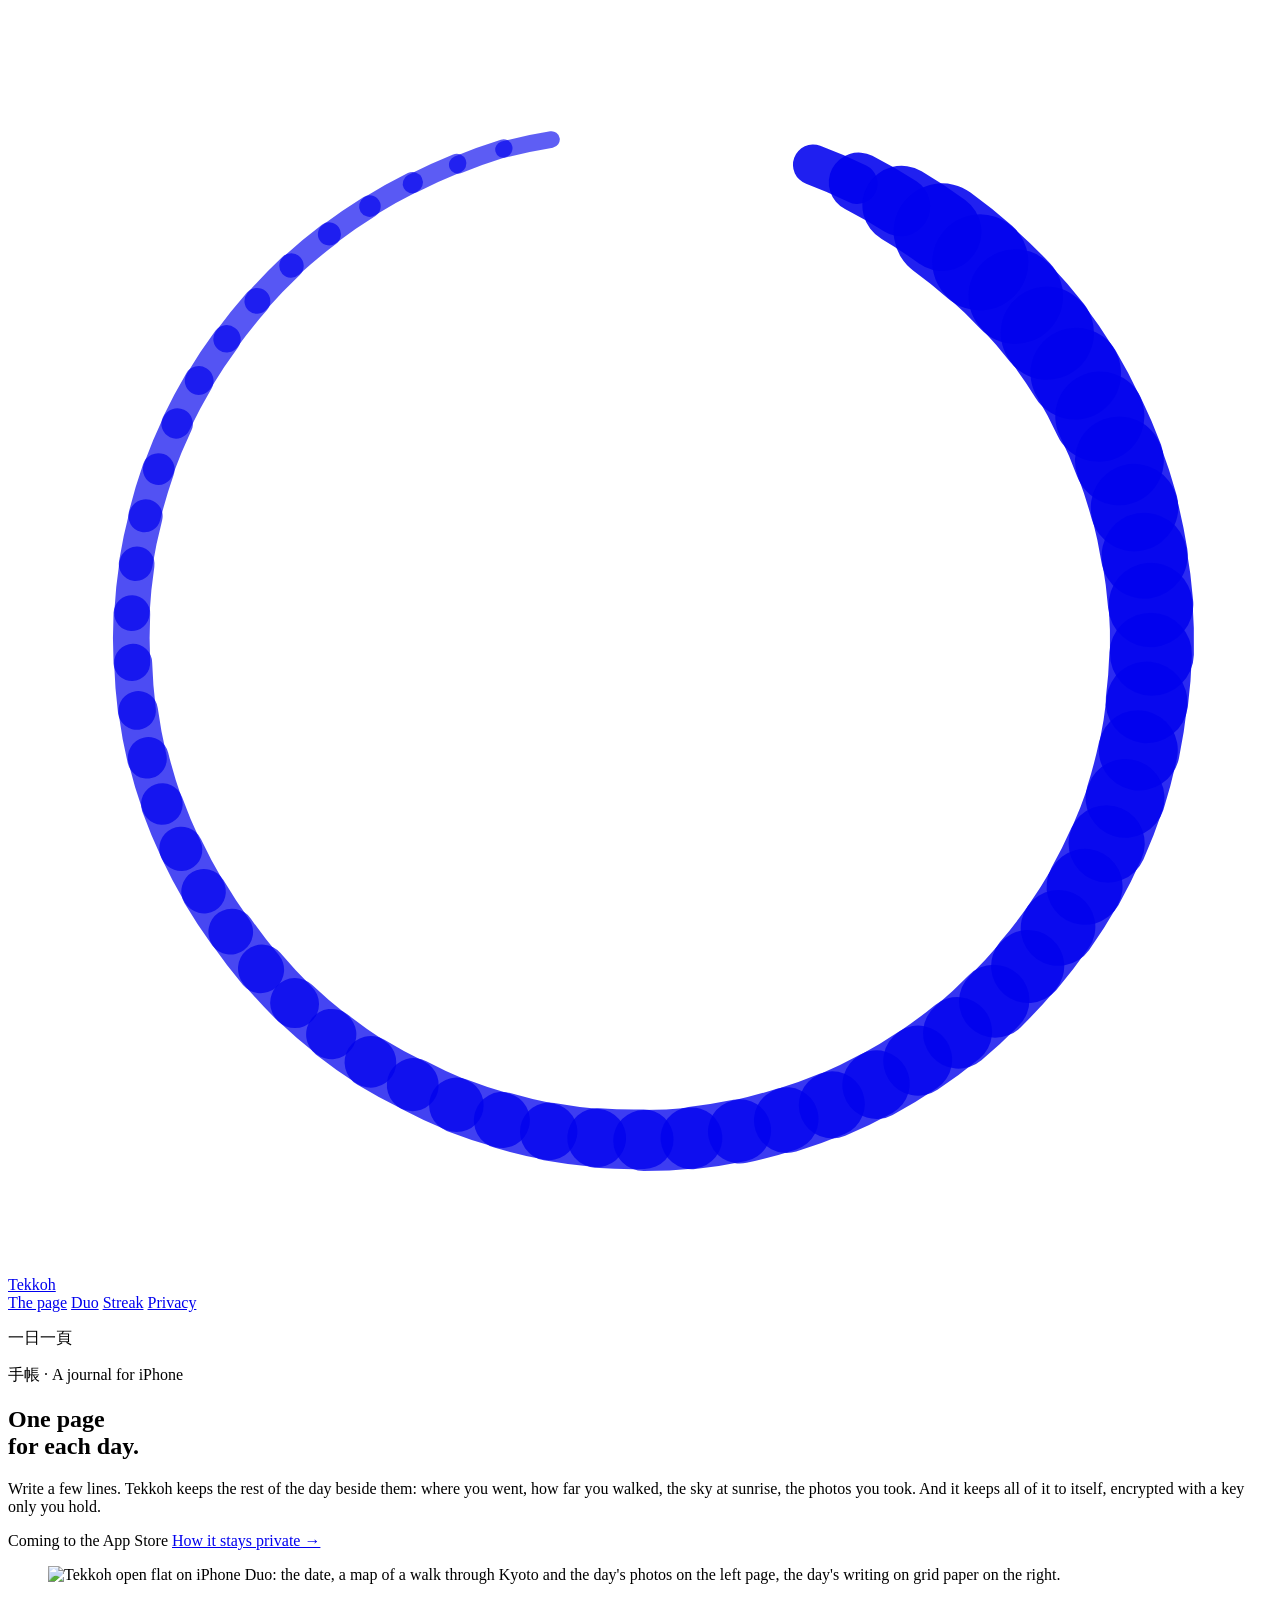
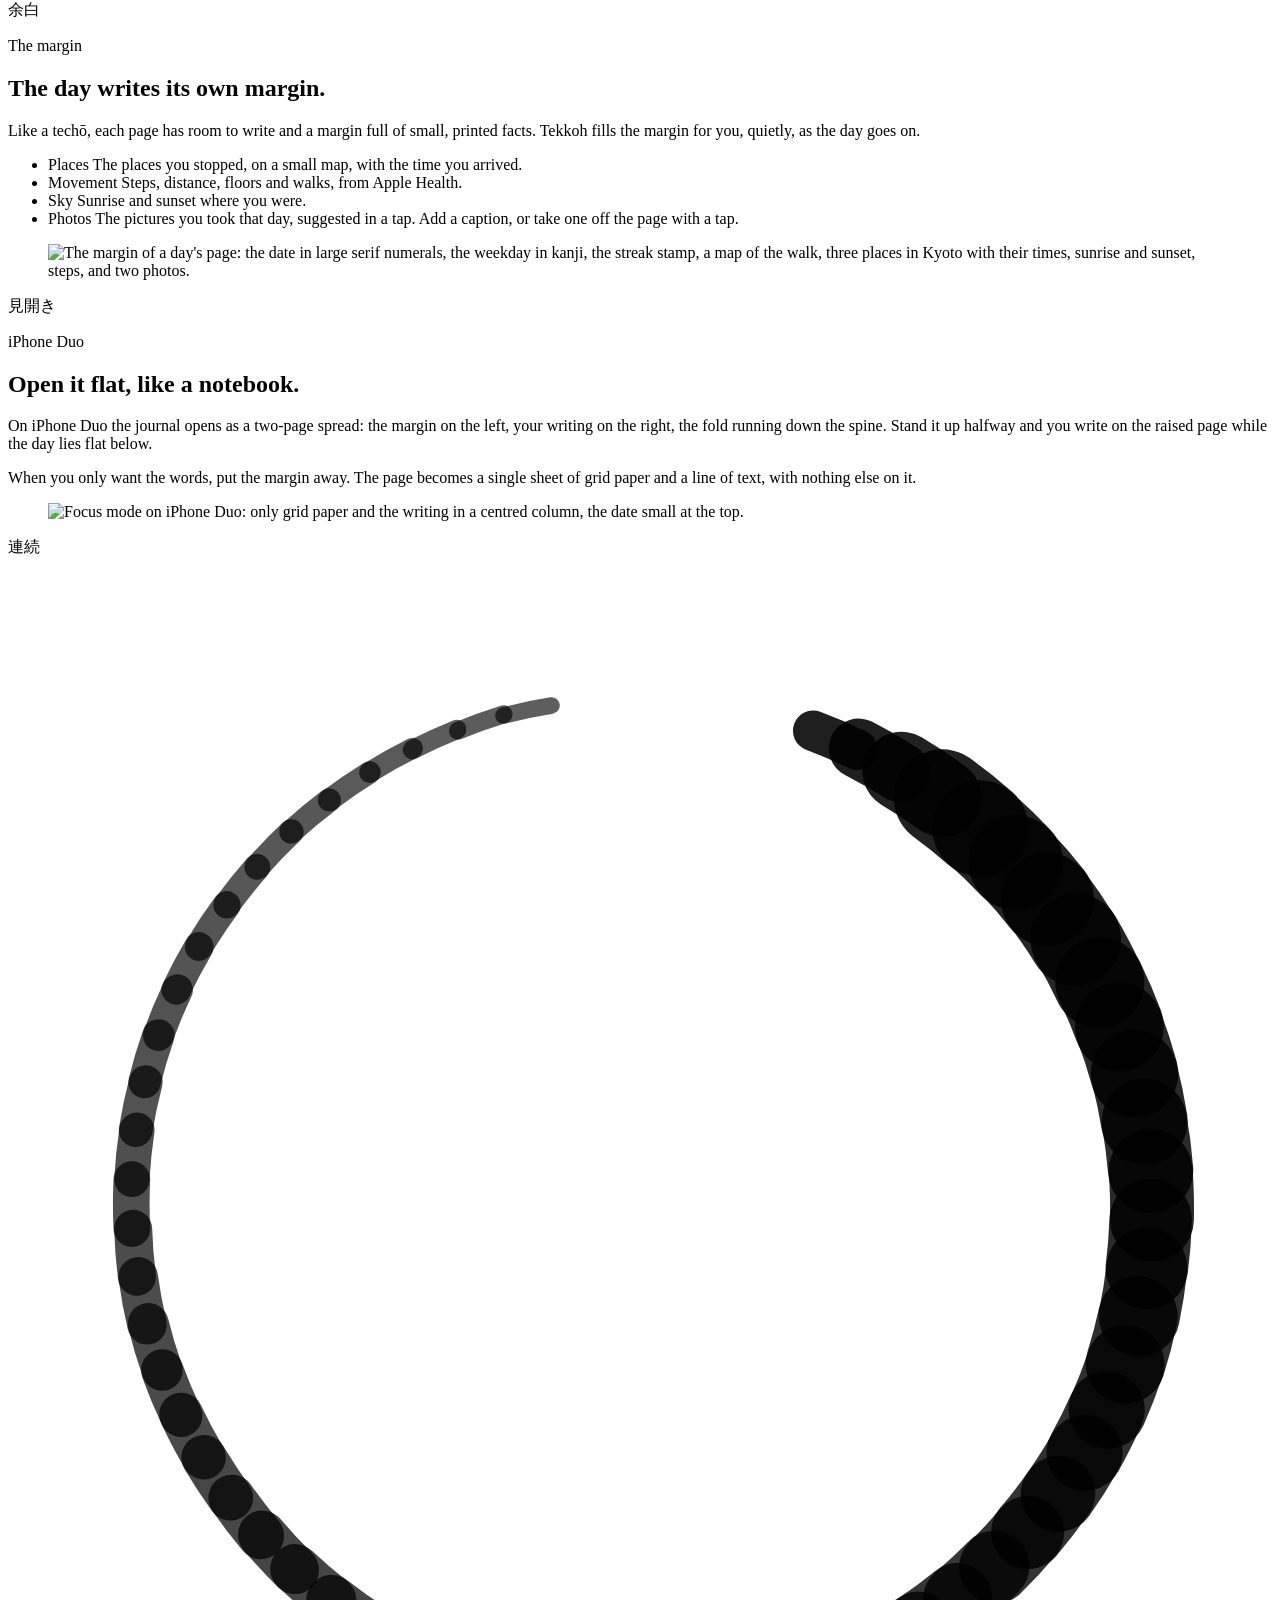
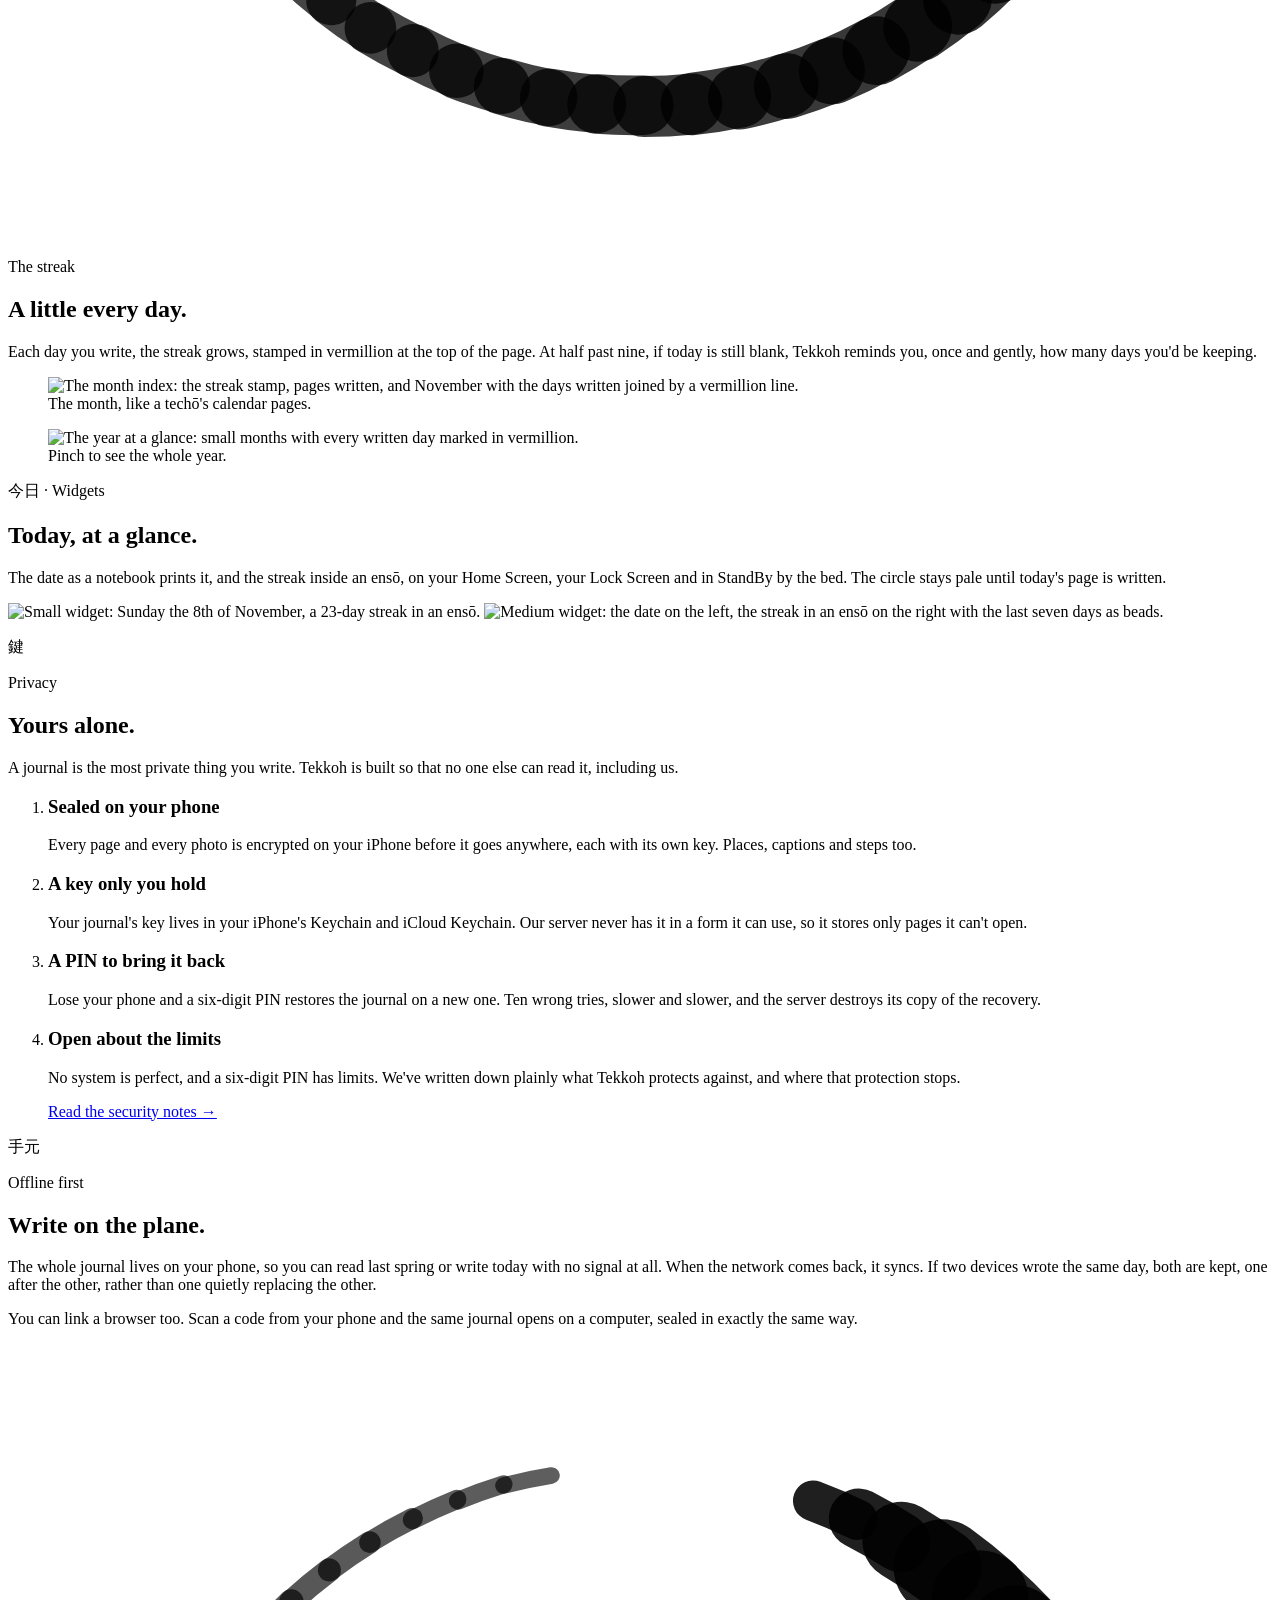
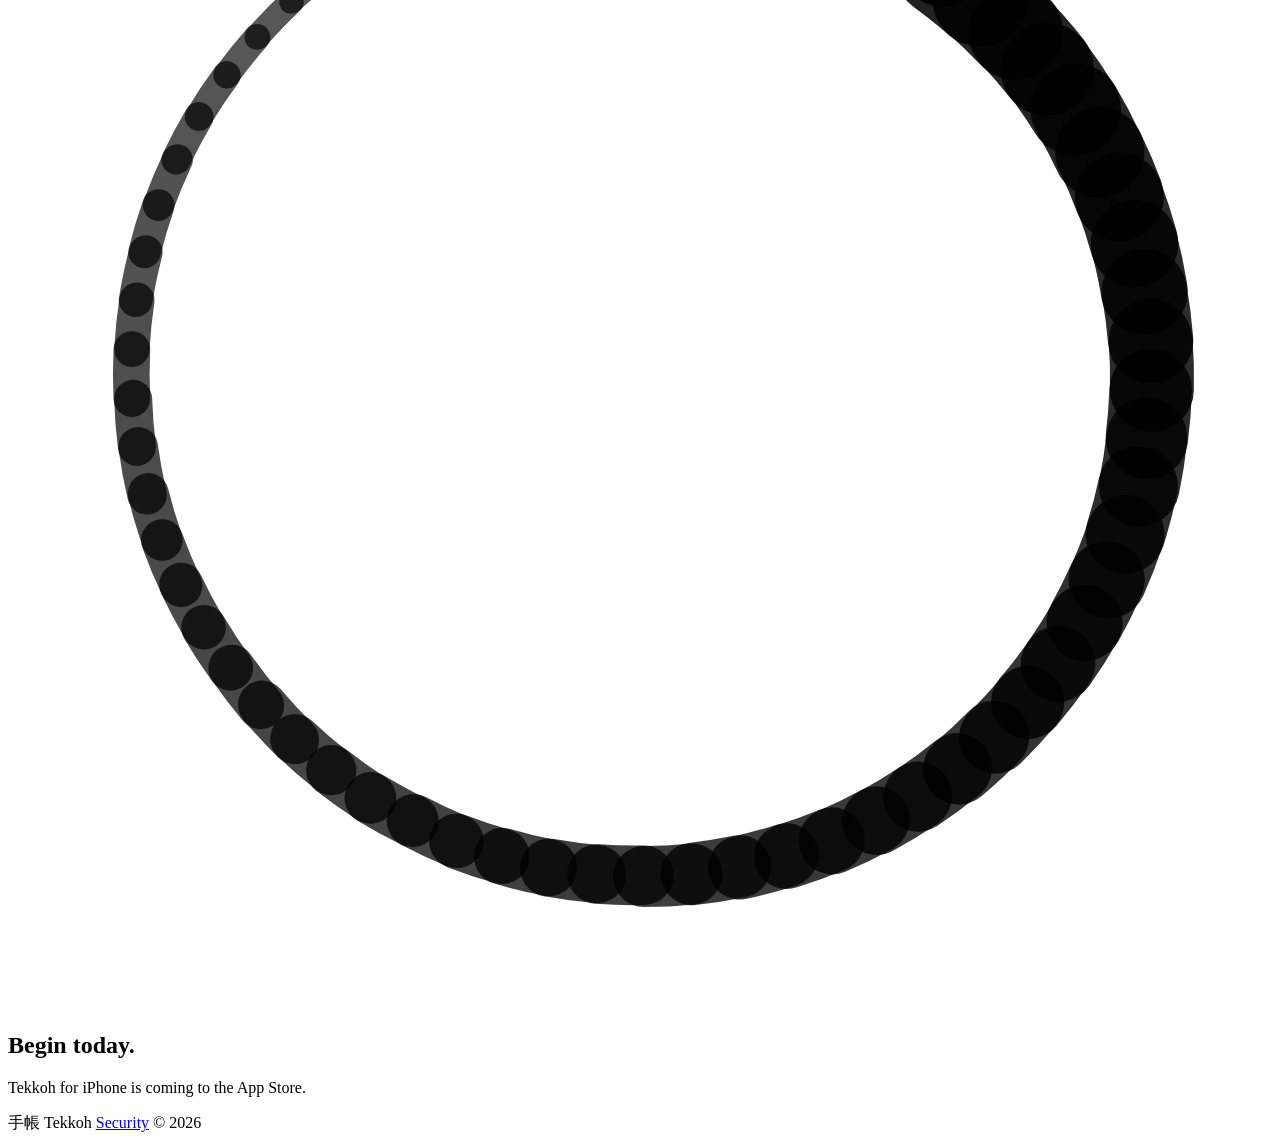
==== site/index.html @ 25874dfd "Tekkoh's site: the landing page, security notes, agent setup and link page Static HTML and CSS publi" ====
<!doctype html>
<html lang="en">
<head>
<meta charset="utf-8">
<meta name="viewport" content="width=device-width, initial-scale=1">
<title>Tekkoh — one page for each day</title>
<meta name="description" content="Tekkoh is a quiet, private journal for iPhone. One page for each day: your words, where you went, how you moved and the photos you took, encrypted with a key only you hold.">
<meta name="google-site-verification" content="1-w_rpj2pNgqWyW66qRSfMuvAYD9-F6tQiHwSoGmiio">
<meta name="theme-color" content="#F6F1E7" media="(prefers-color-scheme: light)">
<meta name="theme-color" content="#1B1A17" media="(prefers-color-scheme: dark)">
<meta property="og:title" content="Tekkoh — one page for each day">
<meta property="og:description" content="A quiet, private journal for iPhone, in the spirit of a Japanese techō.">
<meta property="og:image" content="https://tekkoh.com/img/og.jpg">
<meta property="og:url" content="https://tekkoh.com/">
<meta name="twitter:card" content="summary_large_image">
<link rel="icon" href="/favicon.svg" type="image/svg+xml">
<link rel="apple-touch-icon" href="/img/icon.png">
<link rel="preconnect" href="https://fonts.googleapis.com">
<link rel="preconnect" href="https://fonts.gstatic.com" crossorigin>
<link rel="stylesheet" href="https://fonts.googleapis.com/css2?family=Newsreader:ital,opsz,wght@0,6..72,300;0,6..72,400;1,6..72,400&family=Shippori+Mincho:wght@500&display=swap">
<link rel="stylesheet" href="/style.css">
</head>
<body>

<header class="top">
  <a class="mark" href="/" aria-label="Tekkoh">
    <svg class="enso draw" viewBox="0 0 100 100" fill="none" stroke="currentColor" stroke-linecap="round" aria-hidden="true"><path d="M63.7 12.4A40.0 40.0 0 0 1 67.2 13.9" stroke-width="3.20" stroke-opacity="0.88" pathLength="1"/><path d="M67.3 13.8A40.1 40.1 0 0 1 70.6 15.7" stroke-width="4.73" stroke-opacity="0.88" pathLength="1"/><path d="M70.7 15.6A40.1 40.1 0 0 1 73.9 17.7" stroke-width="6.22" stroke-opacity="0.87" pathLength="1"/><path d="M73.9 17.7A40.2 40.2 0 0 1 76.9 20.1" stroke-width="7.66" stroke-opacity="0.87" pathLength="1"/><path d="M76.9 20.1A40.3 40.3 0 0 1 79.7 22.8" stroke-width="7.55" stroke-opacity="0.86" pathLength="1"/><path d="M79.7 22.8A40.3 40.3 0 0 1 82.2 25.7" stroke-width="7.43" stroke-opacity="0.86" pathLength="1"/><path d="M82.2 25.7A40.4 40.4 0 0 1 84.4 28.9" stroke-width="7.32" stroke-opacity="0.85" pathLength="1"/><path d="M84.5 28.9A40.4 40.4 0 0 1 86.3 32.3" stroke-width="7.21" stroke-opacity="0.85" pathLength="1"/><path d="M86.4 32.3A40.4 40.4 0 0 1 87.9 35.8" stroke-width="7.09" stroke-opacity="0.85" pathLength="1"/><path d="M87.9 35.8A40.5 40.5 0 0 1 89.1 39.5" stroke-width="6.98" stroke-opacity="0.84" pathLength="1"/><path d="M89.1 39.5A40.5 40.5 0 0 1 89.9 43.3" stroke-width="6.87" stroke-opacity="0.84" pathLength="1"/><path d="M89.9 43.3A40.5 40.5 0 0 1 90.4 47.2" stroke-width="6.75" stroke-opacity="0.83" pathLength="1"/><path d="M90.4 47.2A40.5 40.5 0 0 1 90.5 51.1" stroke-width="6.64" stroke-opacity="0.83" pathLength="1"/><path d="M90.4 51.1A40.4 40.4 0 0 1 90.1 54.9" stroke-width="6.53" stroke-opacity="0.83" pathLength="1"/><path d="M90.1 54.9A40.4 40.4 0 0 1 89.5 58.7" stroke-width="6.41" stroke-opacity="0.82" pathLength="1"/><path d="M89.4 58.7A40.4 40.4 0 0 1 88.4 62.5" stroke-width="6.30" stroke-opacity="0.82" pathLength="1"/><path d="M88.4 62.5A40.3 40.3 0 0 1 87.0 66.1" stroke-width="6.19" stroke-opacity="0.81" pathLength="1"/><path d="M86.9 66.1A40.3 40.3 0 0 1 85.2 69.5" stroke-width="6.07" stroke-opacity="0.81" pathLength="1"/><path d="M85.2 69.5A40.2 40.2 0 0 1 83.1 72.8" stroke-width="5.96" stroke-opacity="0.81" pathLength="1"/><path d="M83.1 72.7A40.1 40.1 0 0 1 80.7 75.8" stroke-width="5.85" stroke-opacity="0.80" pathLength="1"/><path d="M80.7 75.8A40.1 40.1 0 0 1 78.1 78.6" stroke-width="5.73" stroke-opacity="0.80" pathLength="1"/><path d="M78.0 78.5A40.0 40.0 0 0 1 75.2 81.1" stroke-width="5.62" stroke-opacity="0.79" pathLength="1"/><path d="M75.1 81.0A39.9 39.9 0 0 1 72.0 83.3" stroke-width="5.51" stroke-opacity="0.79" pathLength="1"/><path d="M72.0 83.2A39.9 39.9 0 0 1 68.7 85.2" stroke-width="5.39" stroke-opacity="0.78" pathLength="1"/><path d="M68.7 85.1A39.8 39.8 0 0 1 65.2 86.8" stroke-width="5.28" stroke-opacity="0.78" pathLength="1"/><path d="M65.2 86.7A39.7 39.7 0 0 1 61.6 88.0" stroke-width="5.17" stroke-opacity="0.78" pathLength="1"/><path d="M61.6 87.9A39.7 39.7 0 0 1 57.9 88.9" stroke-width="5.05" stroke-opacity="0.77" pathLength="1"/><path d="M57.9 88.8A39.6 39.6 0 0 1 54.1 89.4" stroke-width="4.94" stroke-opacity="0.77" pathLength="1"/><path d="M54.1 89.4A39.6 39.6 0 0 1 50.3 89.6" stroke-width="4.83" stroke-opacity="0.76" pathLength="1"/><path d="M50.3 89.5A39.6 39.6 0 0 1 46.6 89.4" stroke-width="4.71" stroke-opacity="0.76" pathLength="1"/><path d="M46.6 89.4A39.5 39.5 0 0 1 42.8 88.9" stroke-width="4.60" stroke-opacity="0.76" pathLength="1"/><path d="M42.8 88.9A39.5 39.5 0 0 1 39.1 88.0" stroke-width="4.49" stroke-opacity="0.75" pathLength="1"/><path d="M39.1 88.0A39.5 39.5 0 0 1 35.5 86.8" stroke-width="4.37" stroke-opacity="0.75" pathLength="1"/><path d="M35.5 86.8A39.5 39.5 0 0 1 32.1 85.2" stroke-width="4.26" stroke-opacity="0.74" pathLength="1"/><path d="M32.0 85.2A39.6 39.6 0 0 1 28.7 83.4" stroke-width="4.15" stroke-opacity="0.74" pathLength="1"/><path d="M28.7 83.4A39.6 39.6 0 0 1 25.6 81.2" stroke-width="4.03" stroke-opacity="0.73" pathLength="1"/><path d="M25.6 81.2A39.6 39.6 0 0 1 22.7 78.7" stroke-width="3.92" stroke-opacity="0.73" pathLength="1"/><path d="M22.7 78.8A39.7 39.7 0 0 1 20.1 76.0" stroke-width="3.81" stroke-opacity="0.73" pathLength="1"/><path d="M20.0 76.1A39.7 39.7 0 0 1 17.7 73.1" stroke-width="3.69" stroke-opacity="0.72" pathLength="1"/><path d="M17.6 73.1A39.8 39.8 0 0 1 15.5 69.9" stroke-width="3.58" stroke-opacity="0.72" pathLength="1"/><path d="M15.5 69.9A39.9 39.9 0 0 1 13.7 66.5" stroke-width="3.47" stroke-opacity="0.71" pathLength="1"/><path d="M13.7 66.6A39.9 39.9 0 0 1 12.2 63.0" stroke-width="3.35" stroke-opacity="0.71" pathLength="1"/><path d="M12.2 63.0A40.0 40.0 0 0 1 11.1 59.3" stroke-width="3.24" stroke-opacity="0.71" pathLength="1"/><path d="M11.0 59.4A40.1 40.1 0 0 1 10.3 55.6" stroke-width="3.13" stroke-opacity="0.70" pathLength="1"/><path d="M10.2 55.6A40.1 40.1 0 0 1 9.9 51.8" stroke-width="3.01" stroke-opacity="0.70" pathLength="1"/><path d="M9.8 51.8A40.2 40.2 0 0 1 9.8 47.9" stroke-width="2.90" stroke-opacity="0.69" pathLength="1"/><path d="M9.8 47.9A40.3 40.3 0 0 1 10.2 44.0" stroke-width="2.79" stroke-opacity="0.69" pathLength="1"/><path d="M10.1 44.0A40.3 40.3 0 0 1 10.9 40.2" stroke-width="2.67" stroke-opacity="0.68" pathLength="1"/><path d="M10.8 40.2A40.4 40.4 0 0 1 11.9 36.5" stroke-width="2.56" stroke-opacity="0.68" pathLength="1"/><path d="M11.9 36.5A40.4 40.4 0 0 1 13.4 32.9" stroke-width="2.45" stroke-opacity="0.68" pathLength="1"/><path d="M13.3 32.9A40.5 40.5 0 0 1 15.1 29.5" stroke-width="2.33" stroke-opacity="0.67" pathLength="1"/><path d="M15.1 29.5A40.5 40.5 0 0 1 17.3 26.2" stroke-width="2.22" stroke-opacity="0.67" pathLength="1"/><path d="M17.3 26.2A40.5 40.5 0 0 1 19.7 23.2" stroke-width="2.11" stroke-opacity="0.66" pathLength="1"/><path d="M19.7 23.2A40.5 40.5 0 0 1 22.4 20.4" stroke-width="1.99" stroke-opacity="0.66" pathLength="1"/><path d="M22.4 20.4A40.5 40.5 0 0 1 25.4 17.9" stroke-width="1.88" stroke-opacity="0.66" pathLength="1"/><path d="M25.4 17.9A40.4 40.4 0 0 1 28.6 15.7" stroke-width="1.77" stroke-opacity="0.65" pathLength="1"/><path d="M28.6 15.7A40.4 40.4 0 0 1 32.0 13.8" stroke-width="1.65" stroke-opacity="0.65" pathLength="1"/><path d="M32.0 13.9A40.4 40.4 0 0 1 35.5 12.3" stroke-width="1.54" stroke-opacity="0.64" pathLength="1"/><path d="M35.6 12.4A40.3 40.3 0 0 1 39.2 11.1" stroke-width="1.43" stroke-opacity="0.64" pathLength="1"/><path d="M39.2 11.2A40.3 40.3 0 0 1 43.0 10.4" stroke-width="1.31" stroke-opacity="0.63" pathLength="1"/></svg>
    <span>Tekkoh</span>
  </a>
  <nav>
    <a href="#page">The page</a>
    <a href="#spread">Duo</a>
    <a href="#streak">Streak</a>
    <a href="#private">Privacy</a>
  </nav>
</header>

<main>

<section class="hero grid-paper">
  <p class="vertical kanji" aria-hidden="true">一日一頁</p>
  <div class="hero-text">
    <p class="label"><span class="kanji">手帳</span> · A journal for iPhone</p>
    <h1>One page<br>for each day.</h1>
    <p class="lede">Write a few lines. Tekkoh keeps the rest of the day beside them: where you went, how far you walked, the sky at sunrise, the photos you took. And it keeps all of it to itself, encrypted with a key only you hold.</p>
    <p class="cta"><span class="soon">Coming to the App Store</span> <a href="#private" class="quiet">How it stays private →</a></p>
  </div>
  <figure class="hero-device">
    <div class="device duo">
      <picture>
        <source srcset="/img/duo-spread-dark.webp" media="(prefers-color-scheme: dark)">
        <img src="/img/duo-spread.webp" width="1800" height="1266" alt="Tekkoh open flat on iPhone Duo: the date, a map of a walk through Kyoto and the day's photos on the left page, the day's writing on grid paper on the right.">
      </picture>
    </div>
  </figure>
</section>

<section id="page" class="feature">
  <div class="copy">
    <p class="vertical kanji small" aria-hidden="true">余白</p>
    <p class="label">The margin</p>
    <h2>The day writes its own margin.</h2>
    <p>Like a techō, each page has room to write and a margin full of small, printed facts. Tekkoh fills the margin for you, quietly, as the day goes on.</p>
    <ul class="notes">
      <li><span>Places</span> The places you stopped, on a small map, with the time you arrived.</li>
      <li><span>Movement</span> Steps, distance, floors and walks, from Apple Health.</li>
      <li><span>Sky</span> Sunrise and sunset where you were.</li>
      <li><span>Photos</span> The pictures you took that day, suggested in a tap. Add a caption, or take one off the page with a tap.</li>
    </ul>
  </div>
  <figure>
    <div class="card">
      <picture>
        <source srcset="/img/margin-dark.webp" media="(prefers-color-scheme: dark)">
        <img src="/img/margin.webp" width="900" height="1248" loading="lazy" alt="The margin of a day's page: the date in large serif numerals, the weekday in kanji, the streak stamp, a map of the walk, three places in Kyoto with their times, sunrise and sunset, steps, and two photos.">
      </picture>
    </div>
  </figure>
</section>

<section id="spread" class="feature reverse">
  <div class="copy">
    <p class="vertical kanji small" aria-hidden="true">見開き</p>
    <p class="label">iPhone Duo</p>
    <h2>Open it flat, like a notebook.</h2>
    <p>On iPhone Duo the journal opens as a two-page spread: the margin on the left, your writing on the right, the fold running down the spine. Stand it up halfway and you write on the raised page while the day lies flat below.</p>
    <p>When you only want the words, put the margin away. The page becomes a single sheet of grid paper and a line of text, with nothing else on it.</p>
  </div>
  <figure>
    <div class="device duo">
      <img src="/img/duo-focus.webp" width="1600" height="1125" loading="lazy" alt="Focus mode on iPhone Duo: only grid paper and the writing in a centred column, the date small at the top.">
    </div>
  </figure>
</section>

<section id="streak" class="streak">
  <div class="streak-head">
    <p class="vertical kanji small" aria-hidden="true">連続</p>
    <svg class="enso big draw on-view" viewBox="0 0 100 100" fill="none" stroke="currentColor" stroke-linecap="round" aria-hidden="true"><path d="M63.7 12.4A40.0 40.0 0 0 1 67.2 13.9" stroke-width="3.20" stroke-opacity="0.88" pathLength="1"/><path d="M67.3 13.8A40.1 40.1 0 0 1 70.6 15.7" stroke-width="4.73" stroke-opacity="0.88" pathLength="1"/><path d="M70.7 15.6A40.1 40.1 0 0 1 73.9 17.7" stroke-width="6.22" stroke-opacity="0.87" pathLength="1"/><path d="M73.9 17.7A40.2 40.2 0 0 1 76.9 20.1" stroke-width="7.66" stroke-opacity="0.87" pathLength="1"/><path d="M76.9 20.1A40.3 40.3 0 0 1 79.7 22.8" stroke-width="7.55" stroke-opacity="0.86" pathLength="1"/><path d="M79.7 22.8A40.3 40.3 0 0 1 82.2 25.7" stroke-width="7.43" stroke-opacity="0.86" pathLength="1"/><path d="M82.2 25.7A40.4 40.4 0 0 1 84.4 28.9" stroke-width="7.32" stroke-opacity="0.85" pathLength="1"/><path d="M84.5 28.9A40.4 40.4 0 0 1 86.3 32.3" stroke-width="7.21" stroke-opacity="0.85" pathLength="1"/><path d="M86.4 32.3A40.4 40.4 0 0 1 87.9 35.8" stroke-width="7.09" stroke-opacity="0.85" pathLength="1"/><path d="M87.9 35.8A40.5 40.5 0 0 1 89.1 39.5" stroke-width="6.98" stroke-opacity="0.84" pathLength="1"/><path d="M89.1 39.5A40.5 40.5 0 0 1 89.9 43.3" stroke-width="6.87" stroke-opacity="0.84" pathLength="1"/><path d="M89.9 43.3A40.5 40.5 0 0 1 90.4 47.2" stroke-width="6.75" stroke-opacity="0.83" pathLength="1"/><path d="M90.4 47.2A40.5 40.5 0 0 1 90.5 51.1" stroke-width="6.64" stroke-opacity="0.83" pathLength="1"/><path d="M90.4 51.1A40.4 40.4 0 0 1 90.1 54.9" stroke-width="6.53" stroke-opacity="0.83" pathLength="1"/><path d="M90.1 54.9A40.4 40.4 0 0 1 89.5 58.7" stroke-width="6.41" stroke-opacity="0.82" pathLength="1"/><path d="M89.4 58.7A40.4 40.4 0 0 1 88.4 62.5" stroke-width="6.30" stroke-opacity="0.82" pathLength="1"/><path d="M88.4 62.5A40.3 40.3 0 0 1 87.0 66.1" stroke-width="6.19" stroke-opacity="0.81" pathLength="1"/><path d="M86.9 66.1A40.3 40.3 0 0 1 85.2 69.5" stroke-width="6.07" stroke-opacity="0.81" pathLength="1"/><path d="M85.2 69.5A40.2 40.2 0 0 1 83.1 72.8" stroke-width="5.96" stroke-opacity="0.81" pathLength="1"/><path d="M83.1 72.7A40.1 40.1 0 0 1 80.7 75.8" stroke-width="5.85" stroke-opacity="0.80" pathLength="1"/><path d="M80.7 75.8A40.1 40.1 0 0 1 78.1 78.6" stroke-width="5.73" stroke-opacity="0.80" pathLength="1"/><path d="M78.0 78.5A40.0 40.0 0 0 1 75.2 81.1" stroke-width="5.62" stroke-opacity="0.79" pathLength="1"/><path d="M75.1 81.0A39.9 39.9 0 0 1 72.0 83.3" stroke-width="5.51" stroke-opacity="0.79" pathLength="1"/><path d="M72.0 83.2A39.9 39.9 0 0 1 68.7 85.2" stroke-width="5.39" stroke-opacity="0.78" pathLength="1"/><path d="M68.7 85.1A39.8 39.8 0 0 1 65.2 86.8" stroke-width="5.28" stroke-opacity="0.78" pathLength="1"/><path d="M65.2 86.7A39.7 39.7 0 0 1 61.6 88.0" stroke-width="5.17" stroke-opacity="0.78" pathLength="1"/><path d="M61.6 87.9A39.7 39.7 0 0 1 57.9 88.9" stroke-width="5.05" stroke-opacity="0.77" pathLength="1"/><path d="M57.9 88.8A39.6 39.6 0 0 1 54.1 89.4" stroke-width="4.94" stroke-opacity="0.77" pathLength="1"/><path d="M54.1 89.4A39.6 39.6 0 0 1 50.3 89.6" stroke-width="4.83" stroke-opacity="0.76" pathLength="1"/><path d="M50.3 89.5A39.6 39.6 0 0 1 46.6 89.4" stroke-width="4.71" stroke-opacity="0.76" pathLength="1"/><path d="M46.6 89.4A39.5 39.5 0 0 1 42.8 88.9" stroke-width="4.60" stroke-opacity="0.76" pathLength="1"/><path d="M42.8 88.9A39.5 39.5 0 0 1 39.1 88.0" stroke-width="4.49" stroke-opacity="0.75" pathLength="1"/><path d="M39.1 88.0A39.5 39.5 0 0 1 35.5 86.8" stroke-width="4.37" stroke-opacity="0.75" pathLength="1"/><path d="M35.5 86.8A39.5 39.5 0 0 1 32.1 85.2" stroke-width="4.26" stroke-opacity="0.74" pathLength="1"/><path d="M32.0 85.2A39.6 39.6 0 0 1 28.7 83.4" stroke-width="4.15" stroke-opacity="0.74" pathLength="1"/><path d="M28.7 83.4A39.6 39.6 0 0 1 25.6 81.2" stroke-width="4.03" stroke-opacity="0.73" pathLength="1"/><path d="M25.6 81.2A39.6 39.6 0 0 1 22.7 78.7" stroke-width="3.92" stroke-opacity="0.73" pathLength="1"/><path d="M22.7 78.8A39.7 39.7 0 0 1 20.1 76.0" stroke-width="3.81" stroke-opacity="0.73" pathLength="1"/><path d="M20.0 76.1A39.7 39.7 0 0 1 17.7 73.1" stroke-width="3.69" stroke-opacity="0.72" pathLength="1"/><path d="M17.6 73.1A39.8 39.8 0 0 1 15.5 69.9" stroke-width="3.58" stroke-opacity="0.72" pathLength="1"/><path d="M15.5 69.9A39.9 39.9 0 0 1 13.7 66.5" stroke-width="3.47" stroke-opacity="0.71" pathLength="1"/><path d="M13.7 66.6A39.9 39.9 0 0 1 12.2 63.0" stroke-width="3.35" stroke-opacity="0.71" pathLength="1"/><path d="M12.2 63.0A40.0 40.0 0 0 1 11.1 59.3" stroke-width="3.24" stroke-opacity="0.71" pathLength="1"/><path d="M11.0 59.4A40.1 40.1 0 0 1 10.3 55.6" stroke-width="3.13" stroke-opacity="0.70" pathLength="1"/><path d="M10.2 55.6A40.1 40.1 0 0 1 9.9 51.8" stroke-width="3.01" stroke-opacity="0.70" pathLength="1"/><path d="M9.8 51.8A40.2 40.2 0 0 1 9.8 47.9" stroke-width="2.90" stroke-opacity="0.69" pathLength="1"/><path d="M9.8 47.9A40.3 40.3 0 0 1 10.2 44.0" stroke-width="2.79" stroke-opacity="0.69" pathLength="1"/><path d="M10.1 44.0A40.3 40.3 0 0 1 10.9 40.2" stroke-width="2.67" stroke-opacity="0.68" pathLength="1"/><path d="M10.8 40.2A40.4 40.4 0 0 1 11.9 36.5" stroke-width="2.56" stroke-opacity="0.68" pathLength="1"/><path d="M11.9 36.5A40.4 40.4 0 0 1 13.4 32.9" stroke-width="2.45" stroke-opacity="0.68" pathLength="1"/><path d="M13.3 32.9A40.5 40.5 0 0 1 15.1 29.5" stroke-width="2.33" stroke-opacity="0.67" pathLength="1"/><path d="M15.1 29.5A40.5 40.5 0 0 1 17.3 26.2" stroke-width="2.22" stroke-opacity="0.67" pathLength="1"/><path d="M17.3 26.2A40.5 40.5 0 0 1 19.7 23.2" stroke-width="2.11" stroke-opacity="0.66" pathLength="1"/><path d="M19.7 23.2A40.5 40.5 0 0 1 22.4 20.4" stroke-width="1.99" stroke-opacity="0.66" pathLength="1"/><path d="M22.4 20.4A40.5 40.5 0 0 1 25.4 17.9" stroke-width="1.88" stroke-opacity="0.66" pathLength="1"/><path d="M25.4 17.9A40.4 40.4 0 0 1 28.6 15.7" stroke-width="1.77" stroke-opacity="0.65" pathLength="1"/><path d="M28.6 15.7A40.4 40.4 0 0 1 32.0 13.8" stroke-width="1.65" stroke-opacity="0.65" pathLength="1"/><path d="M32.0 13.9A40.4 40.4 0 0 1 35.5 12.3" stroke-width="1.54" stroke-opacity="0.64" pathLength="1"/><path d="M35.6 12.4A40.3 40.3 0 0 1 39.2 11.1" stroke-width="1.43" stroke-opacity="0.64" pathLength="1"/><path d="M39.2 11.2A40.3 40.3 0 0 1 43.0 10.4" stroke-width="1.31" stroke-opacity="0.63" pathLength="1"/></svg>
    <div>
      <p class="label">The streak</p>
      <h2>A little every day.</h2>
      <p>Each day you write, the streak grows, stamped in vermillion at the top of the page. At half past nine, if today is still blank, Tekkoh reminds you, once and gently, how many days you'd be keeping.</p>
    </div>
  </div>
  <div class="index-pair">
    <figure>
      <div class="card">
        <img src="/img/index-month.webp" width="1000" height="887" loading="lazy" alt="The month index: the streak stamp, pages written, and November with the days written joined by a vermillion line.">
      </div>
      <figcaption>The month, like a techō's calendar pages.</figcaption>
    </figure>
    <figure>
      <div class="card">
        <img src="/img/index-year.webp" width="1000" height="887" loading="lazy" alt="The year at a glance: small months with every written day marked in vermillion.">
      </div>
      <figcaption>Pinch to see the whole year.</figcaption>
    </figure>
  </div>
</section>

<section class="widgets">
  <div class="copy center">
    <p class="label"><span class="kanji">今日</span> · Widgets</p>
    <h2>Today, at a glance.</h2>
    <p>The date as a notebook prints it, and the streak inside an ensō, on your Home Screen, your Lock Screen and in StandBy by the bed. The circle stays pale until today's page is written.</p>
  </div>
  <div class="widget-row">
    <picture>
      <source srcset="/img/widget-small-dark.webp" media="(prefers-color-scheme: dark)">
      <img src="/img/widget-small.webp" width="510" height="510" loading="lazy" alt="Small widget: Sunday the 8th of November, a 23-day streak in an ensō.">
    </picture>
    <picture>
      <source srcset="/img/widget-medium-dark.webp" media="(prefers-color-scheme: dark)">
      <img src="/img/widget-medium.webp" width="1092" height="510" loading="lazy" alt="Medium widget: the date on the left, the streak in an ensō on the right with the last seven days as beads.">
    </picture>
  </div>
</section>

<section id="private" class="private">
  <p class="vertical kanji small" aria-hidden="true">鍵</p>
  <div class="copy center">
    <p class="label">Privacy</p>
    <h2>Yours alone.</h2>
    <p>A journal is the most private thing you write. Tekkoh is built so that no one else can read it, including us.</p>
  </div>
  <ol class="claims">
    <li>
      <h3>Sealed on your phone</h3>
      <p>Every page and every photo is encrypted on your iPhone before it goes anywhere, each with its own key. Places, captions and steps too.</p>
    </li>
    <li>
      <h3>A key only you hold</h3>
      <p>Your journal's key lives in your iPhone's Keychain and iCloud Keychain. Our server never has it in a form it can use, so it stores only pages it can't open.</p>
    </li>
    <li>
      <h3>A PIN to bring it back</h3>
      <p>Lose your phone and a six-digit PIN restores the journal on a new one. Ten wrong tries, slower and slower, and the server destroys its copy of the recovery.</p>
    </li>
    <li>
      <h3>Open about the limits</h3>
      <p>No system is perfect, and a six-digit PIN has limits. We've written down plainly what Tekkoh protects against, and where that protection stops.</p>
      <a href="/security" class="quiet">Read the security notes →</a>
    </li>
  </ol>
</section>

<section class="offline">
  <div class="copy">
    <p class="vertical kanji small" aria-hidden="true">手元</p>
    <p class="label">Offline first</p>
    <h2>Write on the plane.</h2>
    <p>The whole journal lives on your phone, so you can read last spring or write today with no signal at all. When the network comes back, it syncs. If two devices wrote the same day, both are kept, one after the other, rather than one quietly replacing the other.</p>
    <p>You can link a browser too. Scan a code from your phone and the same journal opens on a computer, sealed in exactly the same way.</p>
  </div>
</section>

<section class="closing">
  <svg class="enso huge draw on-view" viewBox="0 0 100 100" fill="none" stroke="currentColor" stroke-linecap="round" aria-hidden="true"><path d="M63.7 12.4A40.0 40.0 0 0 1 67.2 13.9" stroke-width="3.20" stroke-opacity="0.88" pathLength="1"/><path d="M67.3 13.8A40.1 40.1 0 0 1 70.6 15.7" stroke-width="4.73" stroke-opacity="0.88" pathLength="1"/><path d="M70.7 15.6A40.1 40.1 0 0 1 73.9 17.7" stroke-width="6.22" stroke-opacity="0.87" pathLength="1"/><path d="M73.9 17.7A40.2 40.2 0 0 1 76.9 20.1" stroke-width="7.66" stroke-opacity="0.87" pathLength="1"/><path d="M76.9 20.1A40.3 40.3 0 0 1 79.7 22.8" stroke-width="7.55" stroke-opacity="0.86" pathLength="1"/><path d="M79.7 22.8A40.3 40.3 0 0 1 82.2 25.7" stroke-width="7.43" stroke-opacity="0.86" pathLength="1"/><path d="M82.2 25.7A40.4 40.4 0 0 1 84.4 28.9" stroke-width="7.32" stroke-opacity="0.85" pathLength="1"/><path d="M84.5 28.9A40.4 40.4 0 0 1 86.3 32.3" stroke-width="7.21" stroke-opacity="0.85" pathLength="1"/><path d="M86.4 32.3A40.4 40.4 0 0 1 87.9 35.8" stroke-width="7.09" stroke-opacity="0.85" pathLength="1"/><path d="M87.9 35.8A40.5 40.5 0 0 1 89.1 39.5" stroke-width="6.98" stroke-opacity="0.84" pathLength="1"/><path d="M89.1 39.5A40.5 40.5 0 0 1 89.9 43.3" stroke-width="6.87" stroke-opacity="0.84" pathLength="1"/><path d="M89.9 43.3A40.5 40.5 0 0 1 90.4 47.2" stroke-width="6.75" stroke-opacity="0.83" pathLength="1"/><path d="M90.4 47.2A40.5 40.5 0 0 1 90.5 51.1" stroke-width="6.64" stroke-opacity="0.83" pathLength="1"/><path d="M90.4 51.1A40.4 40.4 0 0 1 90.1 54.9" stroke-width="6.53" stroke-opacity="0.83" pathLength="1"/><path d="M90.1 54.9A40.4 40.4 0 0 1 89.5 58.7" stroke-width="6.41" stroke-opacity="0.82" pathLength="1"/><path d="M89.4 58.7A40.4 40.4 0 0 1 88.4 62.5" stroke-width="6.30" stroke-opacity="0.82" pathLength="1"/><path d="M88.4 62.5A40.3 40.3 0 0 1 87.0 66.1" stroke-width="6.19" stroke-opacity="0.81" pathLength="1"/><path d="M86.9 66.1A40.3 40.3 0 0 1 85.2 69.5" stroke-width="6.07" stroke-opacity="0.81" pathLength="1"/><path d="M85.2 69.5A40.2 40.2 0 0 1 83.1 72.8" stroke-width="5.96" stroke-opacity="0.81" pathLength="1"/><path d="M83.1 72.7A40.1 40.1 0 0 1 80.7 75.8" stroke-width="5.85" stroke-opacity="0.80" pathLength="1"/><path d="M80.7 75.8A40.1 40.1 0 0 1 78.1 78.6" stroke-width="5.73" stroke-opacity="0.80" pathLength="1"/><path d="M78.0 78.5A40.0 40.0 0 0 1 75.2 81.1" stroke-width="5.62" stroke-opacity="0.79" pathLength="1"/><path d="M75.1 81.0A39.9 39.9 0 0 1 72.0 83.3" stroke-width="5.51" stroke-opacity="0.79" pathLength="1"/><path d="M72.0 83.2A39.9 39.9 0 0 1 68.7 85.2" stroke-width="5.39" stroke-opacity="0.78" pathLength="1"/><path d="M68.7 85.1A39.8 39.8 0 0 1 65.2 86.8" stroke-width="5.28" stroke-opacity="0.78" pathLength="1"/><path d="M65.2 86.7A39.7 39.7 0 0 1 61.6 88.0" stroke-width="5.17" stroke-opacity="0.78" pathLength="1"/><path d="M61.6 87.9A39.7 39.7 0 0 1 57.9 88.9" stroke-width="5.05" stroke-opacity="0.77" pathLength="1"/><path d="M57.9 88.8A39.6 39.6 0 0 1 54.1 89.4" stroke-width="4.94" stroke-opacity="0.77" pathLength="1"/><path d="M54.1 89.4A39.6 39.6 0 0 1 50.3 89.6" stroke-width="4.83" stroke-opacity="0.76" pathLength="1"/><path d="M50.3 89.5A39.6 39.6 0 0 1 46.6 89.4" stroke-width="4.71" stroke-opacity="0.76" pathLength="1"/><path d="M46.6 89.4A39.5 39.5 0 0 1 42.8 88.9" stroke-width="4.60" stroke-opacity="0.76" pathLength="1"/><path d="M42.8 88.9A39.5 39.5 0 0 1 39.1 88.0" stroke-width="4.49" stroke-opacity="0.75" pathLength="1"/><path d="M39.1 88.0A39.5 39.5 0 0 1 35.5 86.8" stroke-width="4.37" stroke-opacity="0.75" pathLength="1"/><path d="M35.5 86.8A39.5 39.5 0 0 1 32.1 85.2" stroke-width="4.26" stroke-opacity="0.74" pathLength="1"/><path d="M32.0 85.2A39.6 39.6 0 0 1 28.7 83.4" stroke-width="4.15" stroke-opacity="0.74" pathLength="1"/><path d="M28.7 83.4A39.6 39.6 0 0 1 25.6 81.2" stroke-width="4.03" stroke-opacity="0.73" pathLength="1"/><path d="M25.6 81.2A39.6 39.6 0 0 1 22.7 78.7" stroke-width="3.92" stroke-opacity="0.73" pathLength="1"/><path d="M22.7 78.8A39.7 39.7 0 0 1 20.1 76.0" stroke-width="3.81" stroke-opacity="0.73" pathLength="1"/><path d="M20.0 76.1A39.7 39.7 0 0 1 17.7 73.1" stroke-width="3.69" stroke-opacity="0.72" pathLength="1"/><path d="M17.6 73.1A39.8 39.8 0 0 1 15.5 69.9" stroke-width="3.58" stroke-opacity="0.72" pathLength="1"/><path d="M15.5 69.9A39.9 39.9 0 0 1 13.7 66.5" stroke-width="3.47" stroke-opacity="0.71" pathLength="1"/><path d="M13.7 66.6A39.9 39.9 0 0 1 12.2 63.0" stroke-width="3.35" stroke-opacity="0.71" pathLength="1"/><path d="M12.2 63.0A40.0 40.0 0 0 1 11.1 59.3" stroke-width="3.24" stroke-opacity="0.71" pathLength="1"/><path d="M11.0 59.4A40.1 40.1 0 0 1 10.3 55.6" stroke-width="3.13" stroke-opacity="0.70" pathLength="1"/><path d="M10.2 55.6A40.1 40.1 0 0 1 9.9 51.8" stroke-width="3.01" stroke-opacity="0.70" pathLength="1"/><path d="M9.8 51.8A40.2 40.2 0 0 1 9.8 47.9" stroke-width="2.90" stroke-opacity="0.69" pathLength="1"/><path d="M9.8 47.9A40.3 40.3 0 0 1 10.2 44.0" stroke-width="2.79" stroke-opacity="0.69" pathLength="1"/><path d="M10.1 44.0A40.3 40.3 0 0 1 10.9 40.2" stroke-width="2.67" stroke-opacity="0.68" pathLength="1"/><path d="M10.8 40.2A40.4 40.4 0 0 1 11.9 36.5" stroke-width="2.56" stroke-opacity="0.68" pathLength="1"/><path d="M11.9 36.5A40.4 40.4 0 0 1 13.4 32.9" stroke-width="2.45" stroke-opacity="0.68" pathLength="1"/><path d="M13.3 32.9A40.5 40.5 0 0 1 15.1 29.5" stroke-width="2.33" stroke-opacity="0.67" pathLength="1"/><path d="M15.1 29.5A40.5 40.5 0 0 1 17.3 26.2" stroke-width="2.22" stroke-opacity="0.67" pathLength="1"/><path d="M17.3 26.2A40.5 40.5 0 0 1 19.7 23.2" stroke-width="2.11" stroke-opacity="0.66" pathLength="1"/><path d="M19.7 23.2A40.5 40.5 0 0 1 22.4 20.4" stroke-width="1.99" stroke-opacity="0.66" pathLength="1"/><path d="M22.4 20.4A40.5 40.5 0 0 1 25.4 17.9" stroke-width="1.88" stroke-opacity="0.66" pathLength="1"/><path d="M25.4 17.9A40.4 40.4 0 0 1 28.6 15.7" stroke-width="1.77" stroke-opacity="0.65" pathLength="1"/><path d="M28.6 15.7A40.4 40.4 0 0 1 32.0 13.8" stroke-width="1.65" stroke-opacity="0.65" pathLength="1"/><path d="M32.0 13.9A40.4 40.4 0 0 1 35.5 12.3" stroke-width="1.54" stroke-opacity="0.64" pathLength="1"/><path d="M35.6 12.4A40.3 40.3 0 0 1 39.2 11.1" stroke-width="1.43" stroke-opacity="0.64" pathLength="1"/><path d="M39.2 11.2A40.3 40.3 0 0 1 43.0 10.4" stroke-width="1.31" stroke-opacity="0.63" pathLength="1"/></svg>
  <h2>Begin today.</h2>
  <p class="soon">Tekkoh for iPhone is coming to the App Store.</p>
</section>

</main>

<footer>
  <span class="kanji">手帳</span>
  <span>Tekkoh</span>
  <a href="/security">Security</a>
  <span class="muted">© 2026</span>
</footer>

<script src="/draw.js" defer></script>
</body>
</html>
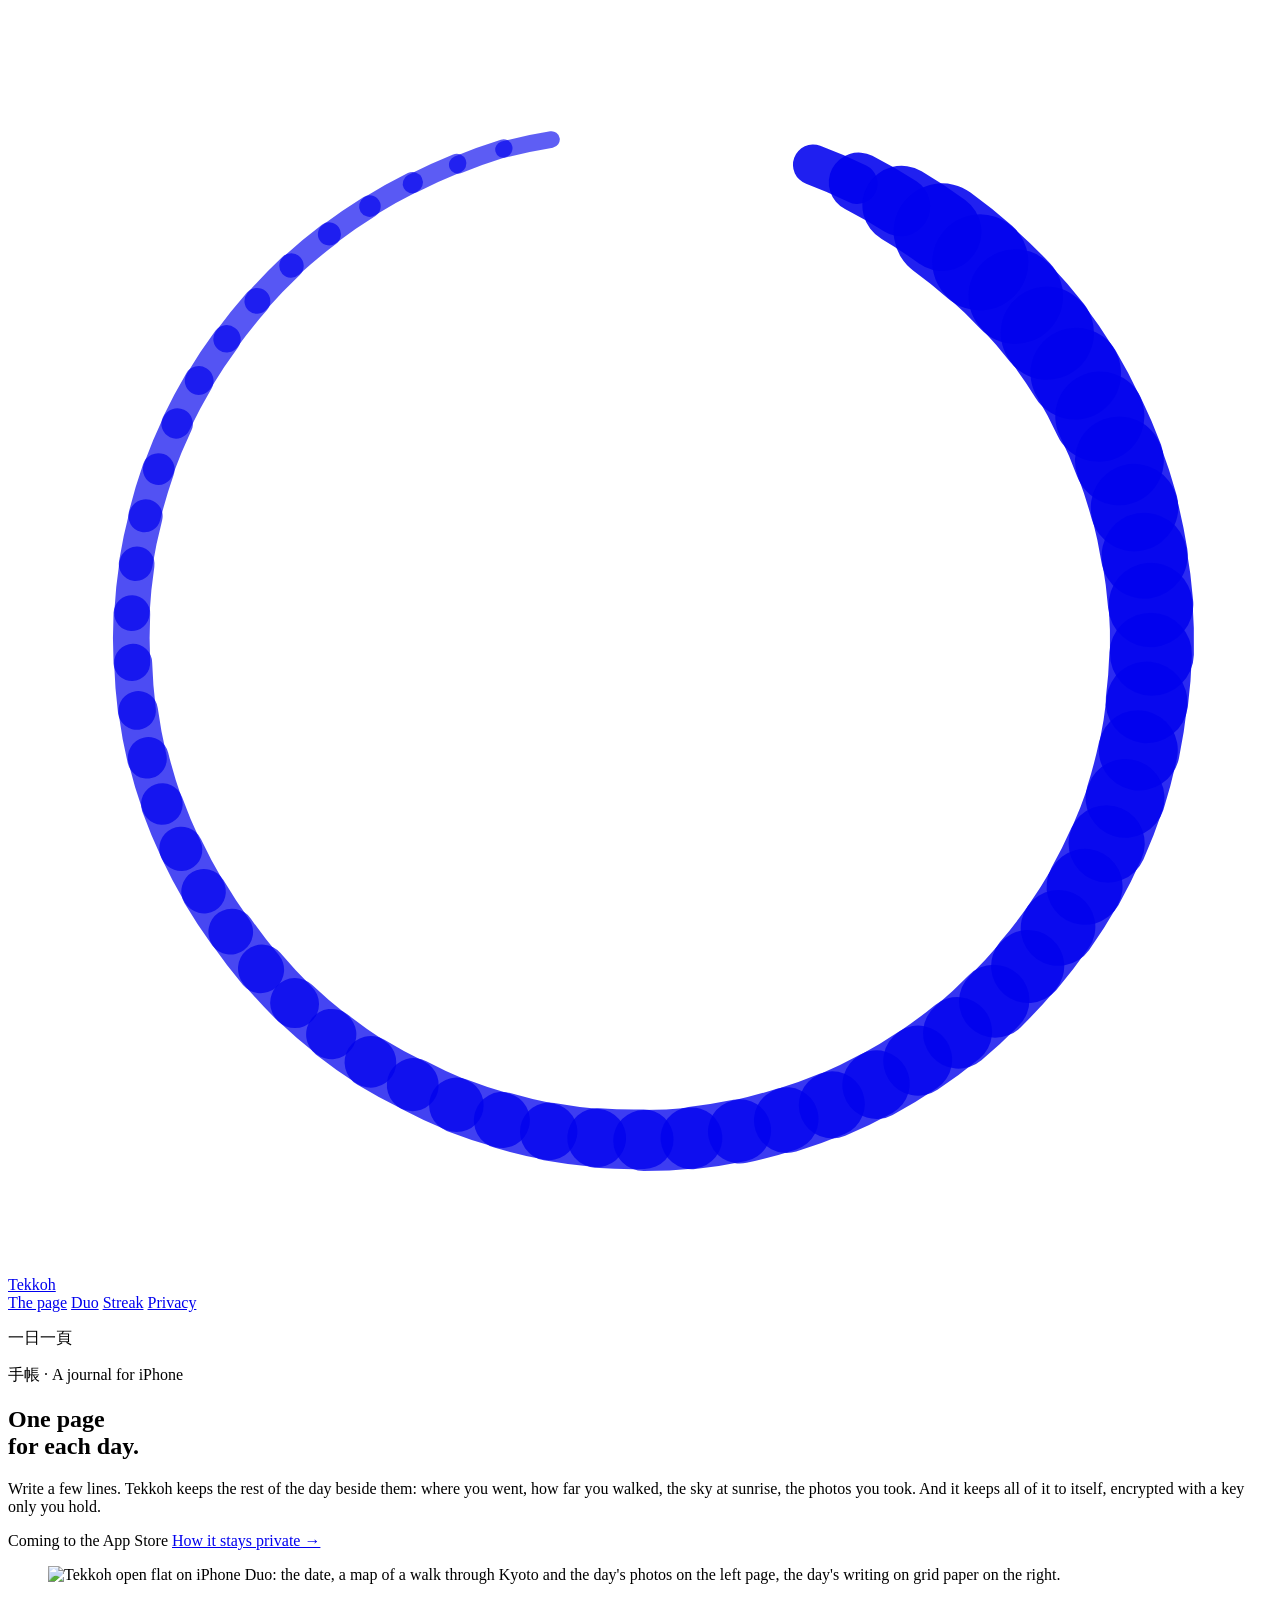
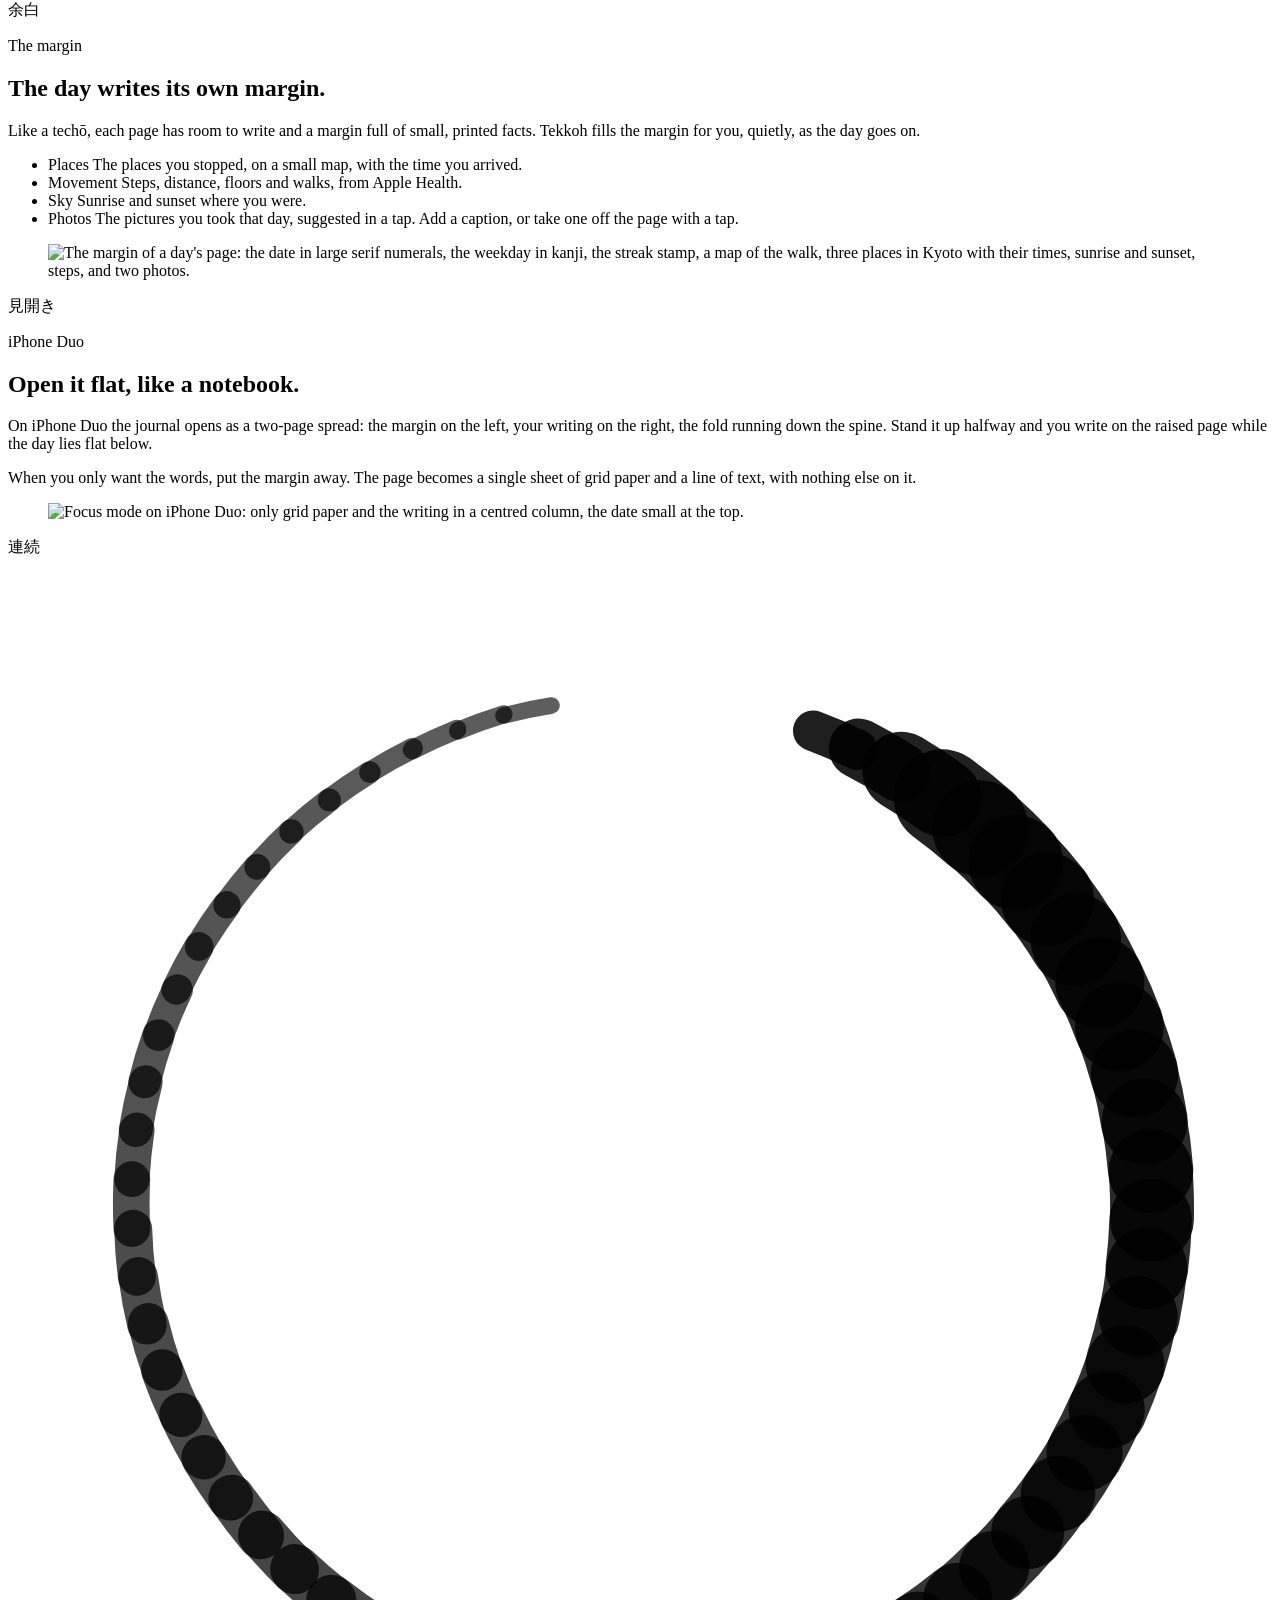
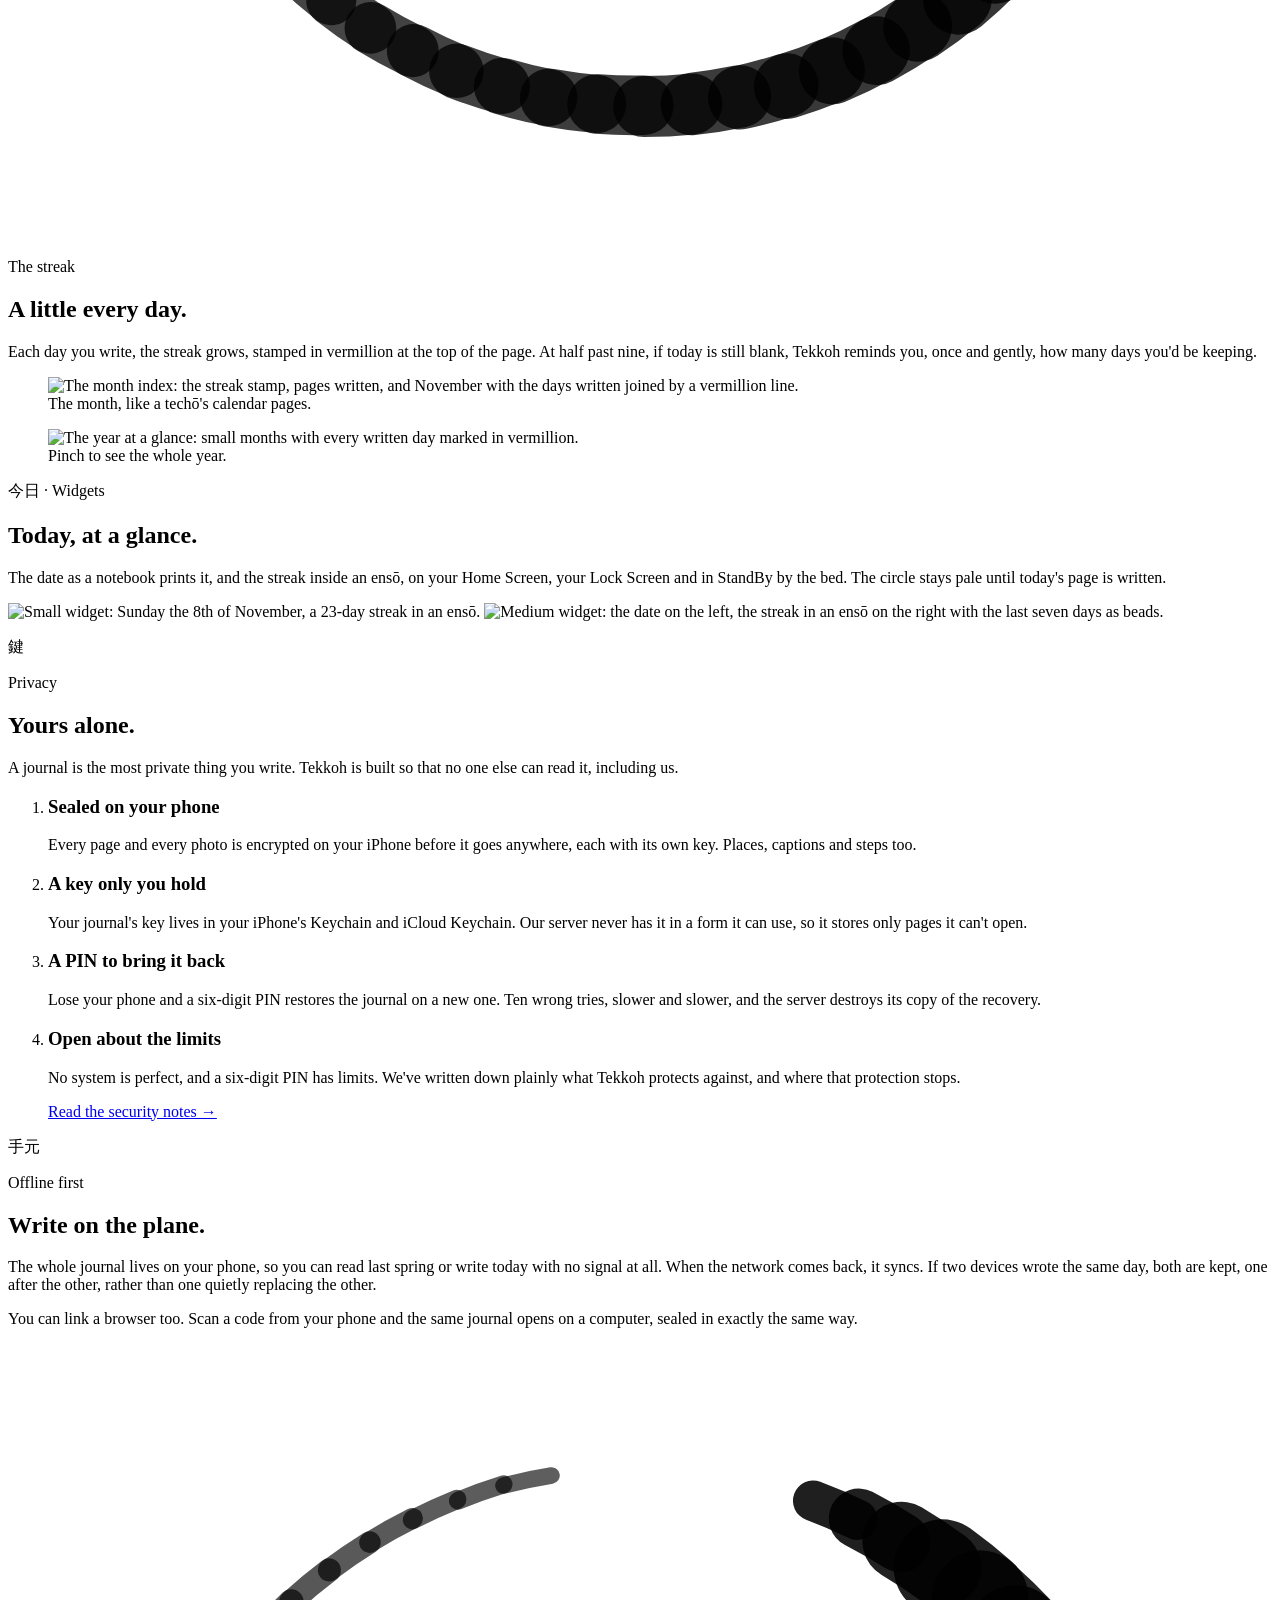
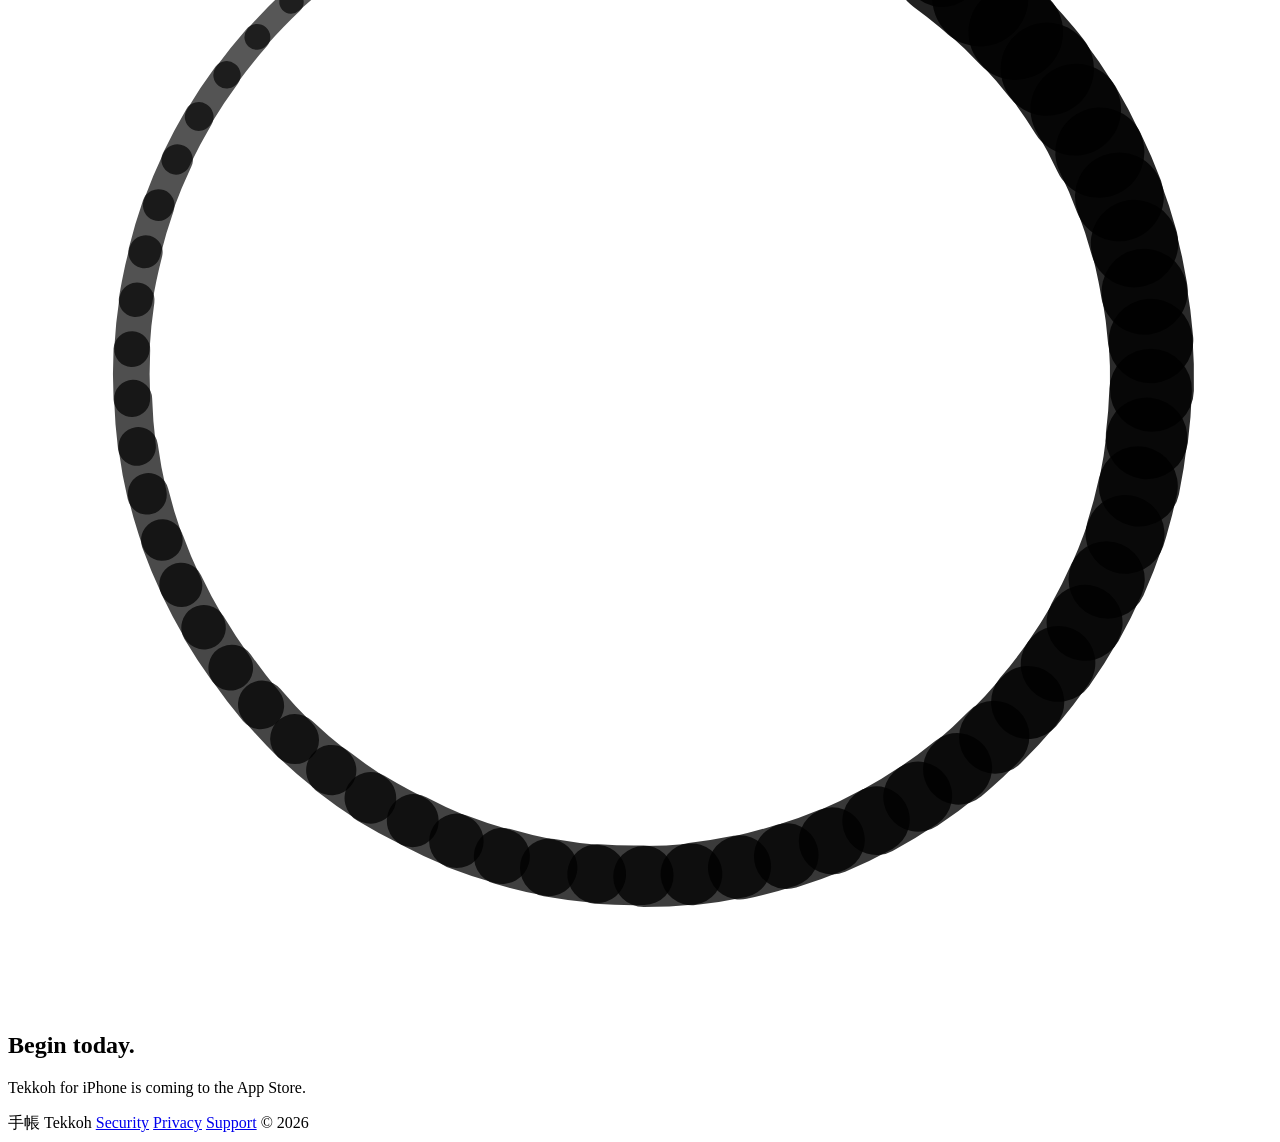
==== commit 96ded2a2: "Add the privacy policy and support pages the App Store asks for The policy says what the server keep" ====
--- a/site/index.html
+++ b/site/index.html
@@ -187,6 +187,8 @@
   <span class="kanji">手帳</span>
   <span>Tekkoh</span>
   <a href="/security">Security</a>
+  <a href="/privacy">Privacy</a>
+  <a href="/support">Support</a>
   <span class="muted">© 2026</span>
 </footer>
 
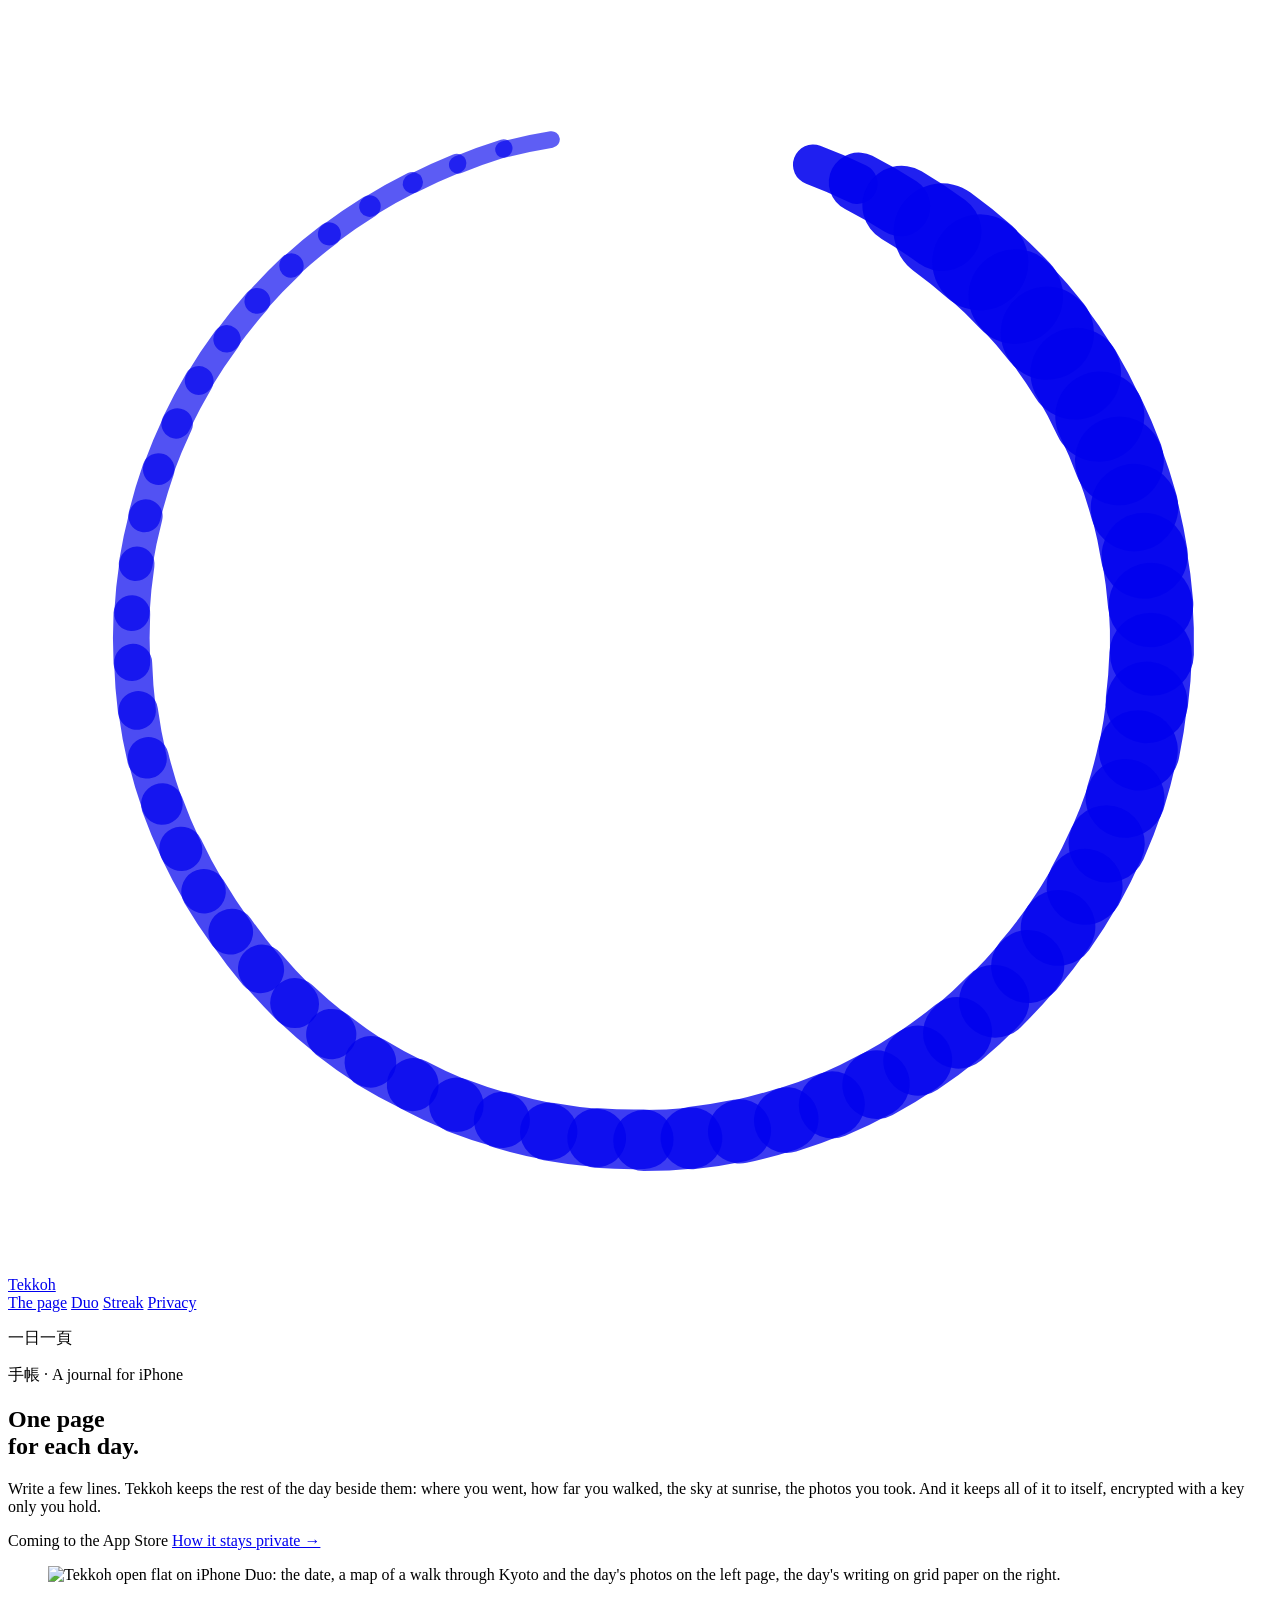
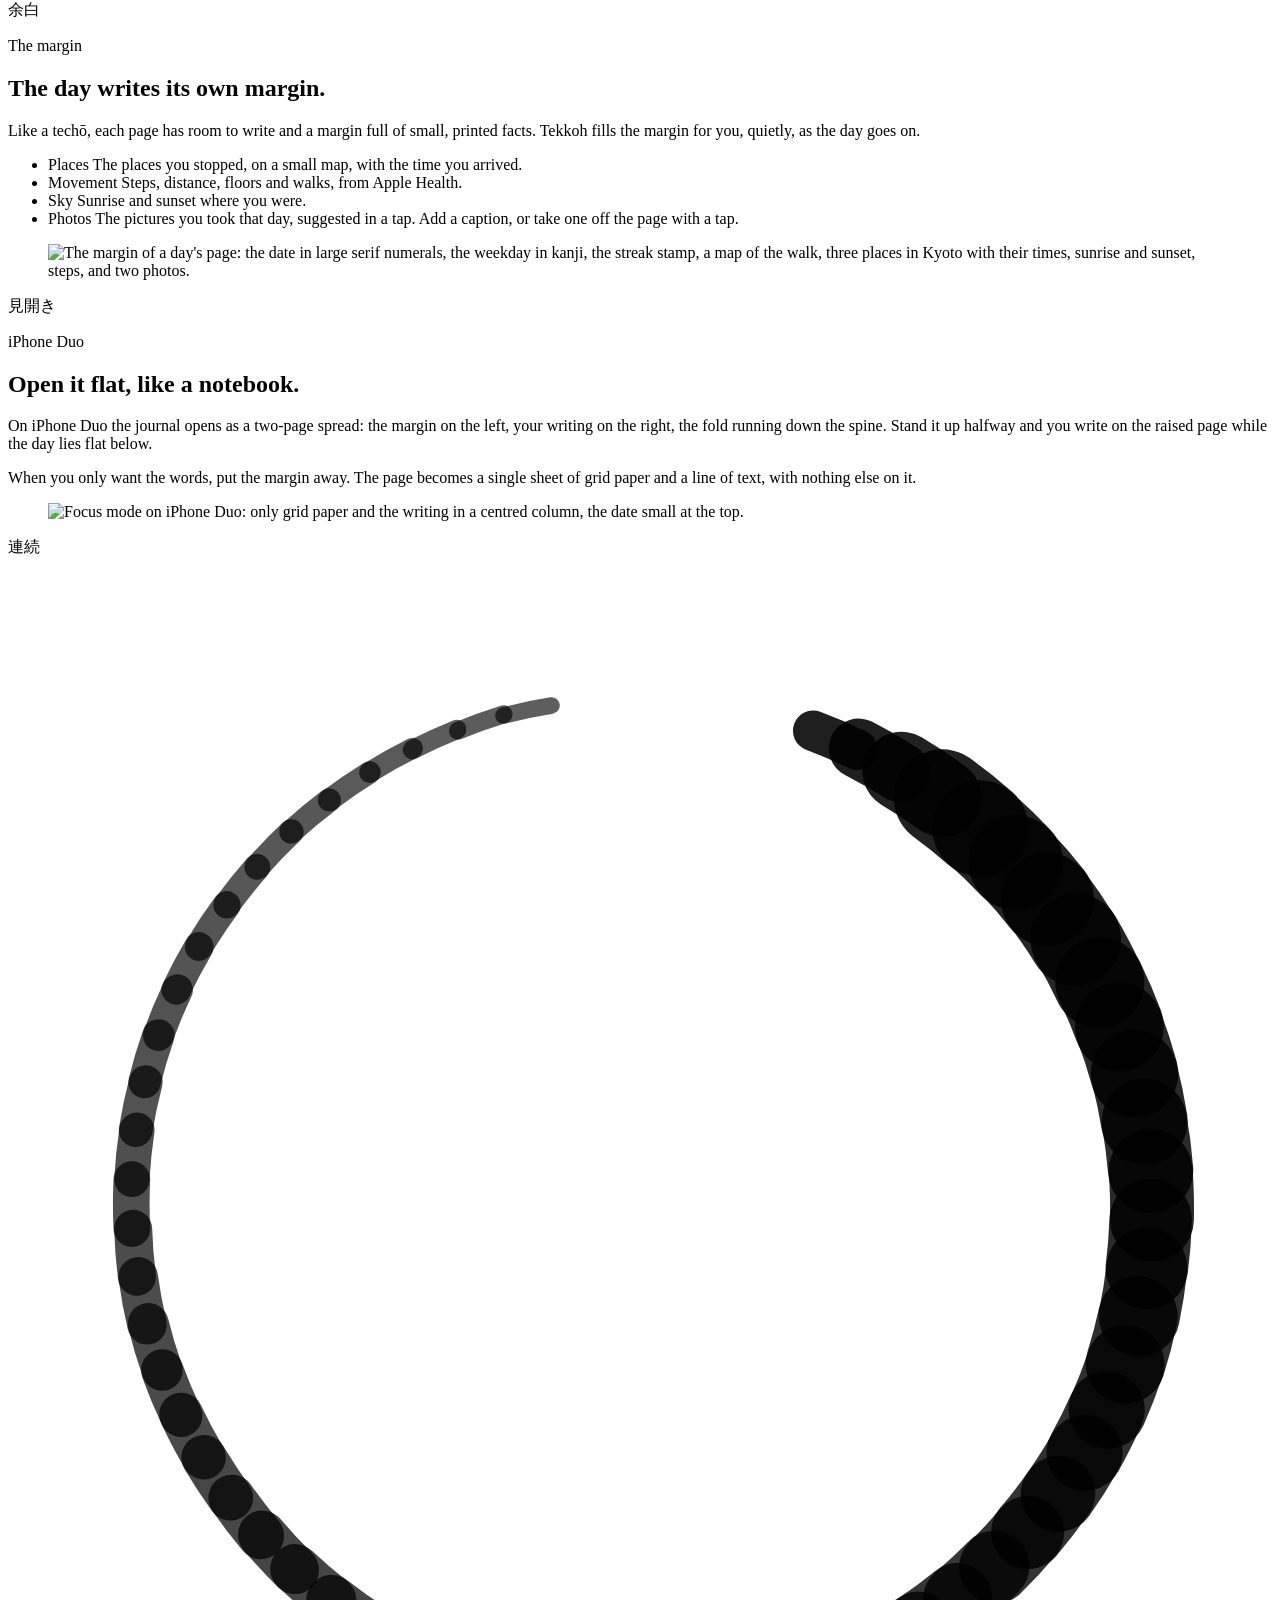
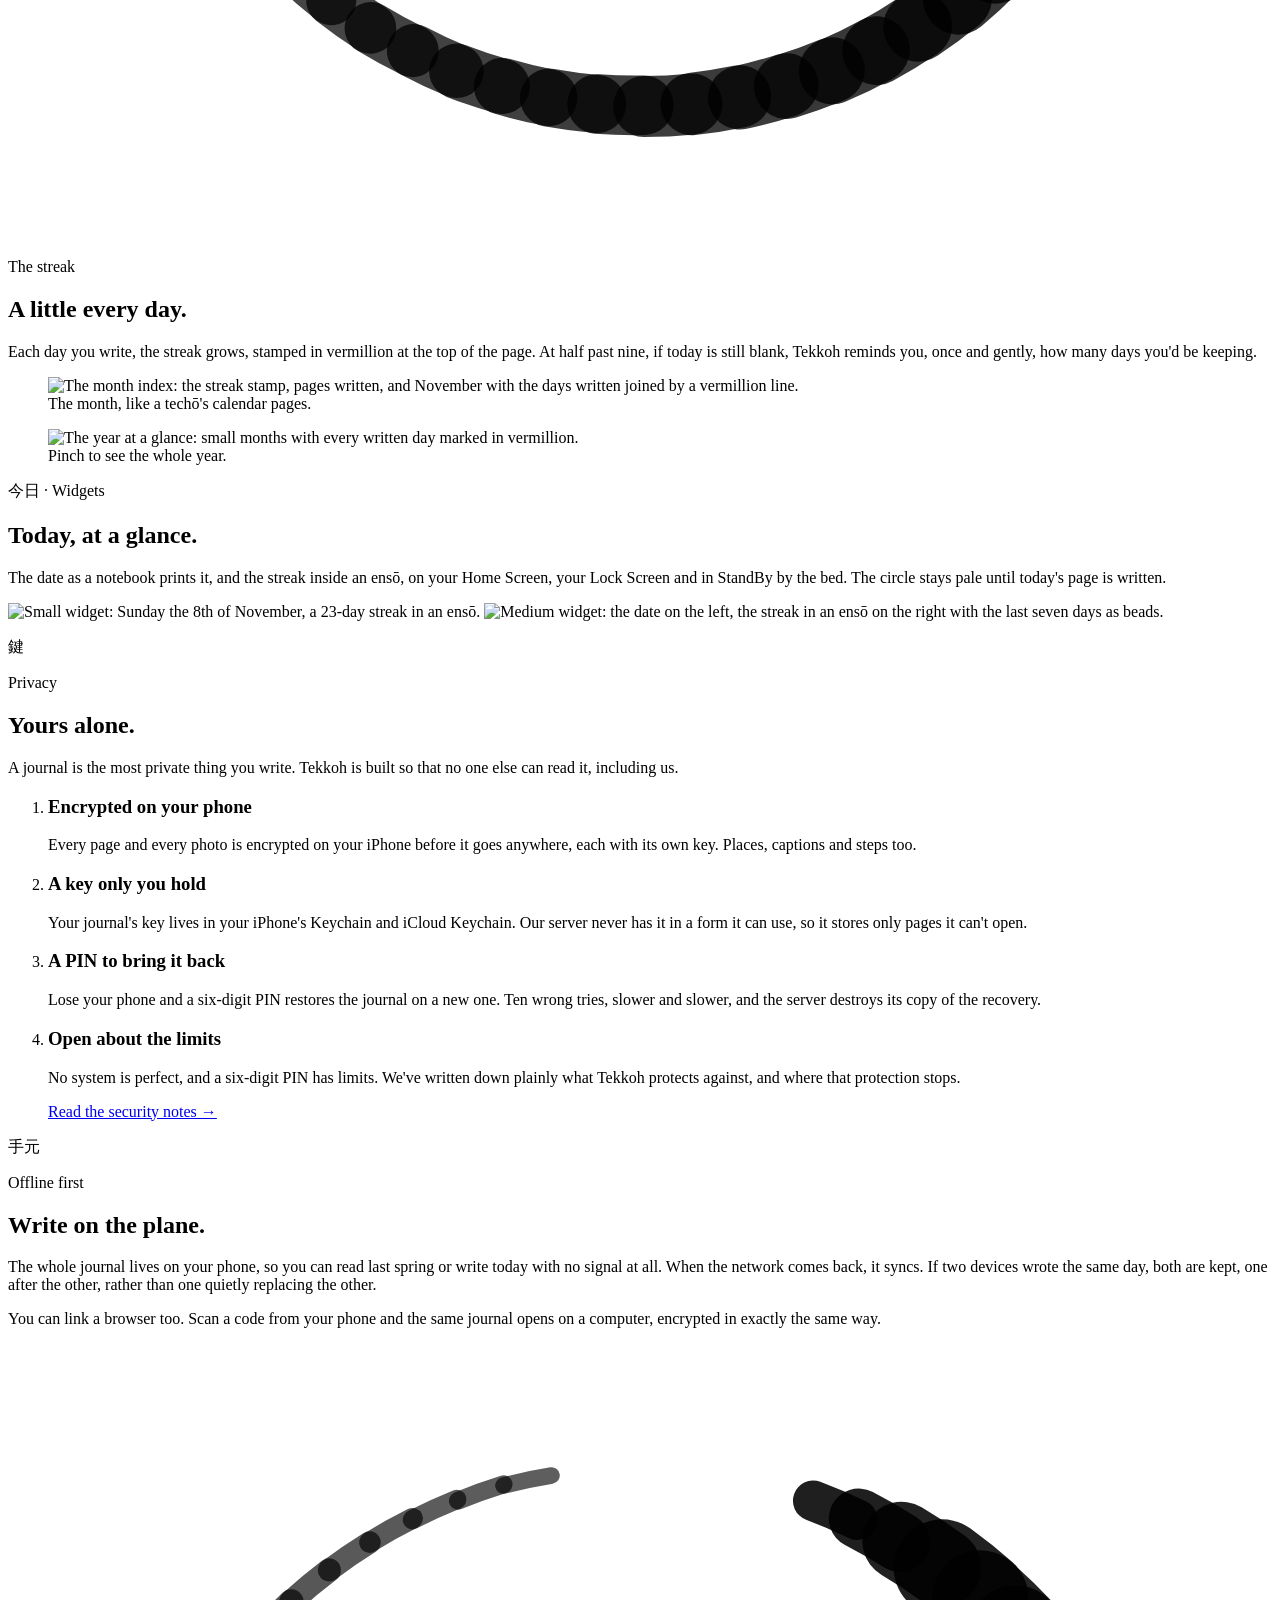
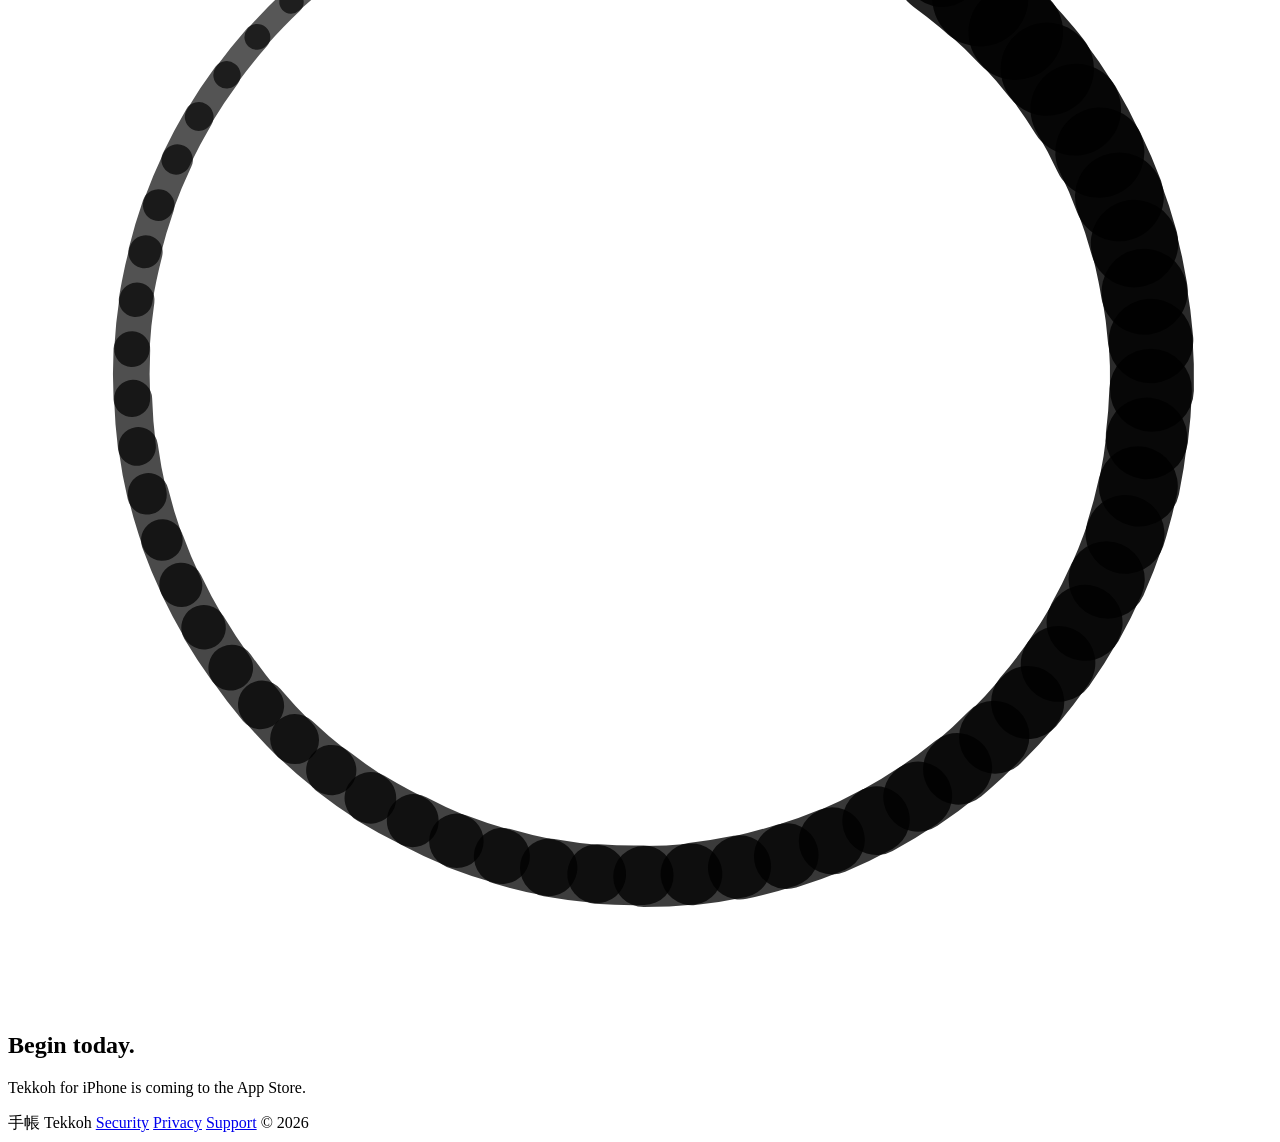
==== commit 5bc13d69: "Say encrypted, not sealed Co-Authored-By: Claude Opus 5.5 <noreply@anthropic.com> Claude-Session: ht" ====
--- a/site/index.html
+++ b/site/index.html
@@ -146,7 +146,7 @@
   </div>
   <ol class="claims">
     <li>
-      <h3>Sealed on your phone</h3>
+      <h3>Encrypted on your phone</h3>
       <p>Every page and every photo is encrypted on your iPhone before it goes anywhere, each with its own key. Places, captions and steps too.</p>
     </li>
     <li>
@@ -171,7 +171,7 @@
     <p class="label">Offline first</p>
     <h2>Write on the plane.</h2>
     <p>The whole journal lives on your phone, so you can read last spring or write today with no signal at all. When the network comes back, it syncs. If two devices wrote the same day, both are kept, one after the other, rather than one quietly replacing the other.</p>
-    <p>You can link a browser too. Scan a code from your phone and the same journal opens on a computer, sealed in exactly the same way.</p>
+    <p>You can link a browser too. Scan a code from your phone and the same journal opens on a computer, encrypted in exactly the same way.</p>
   </div>
 </section>
 
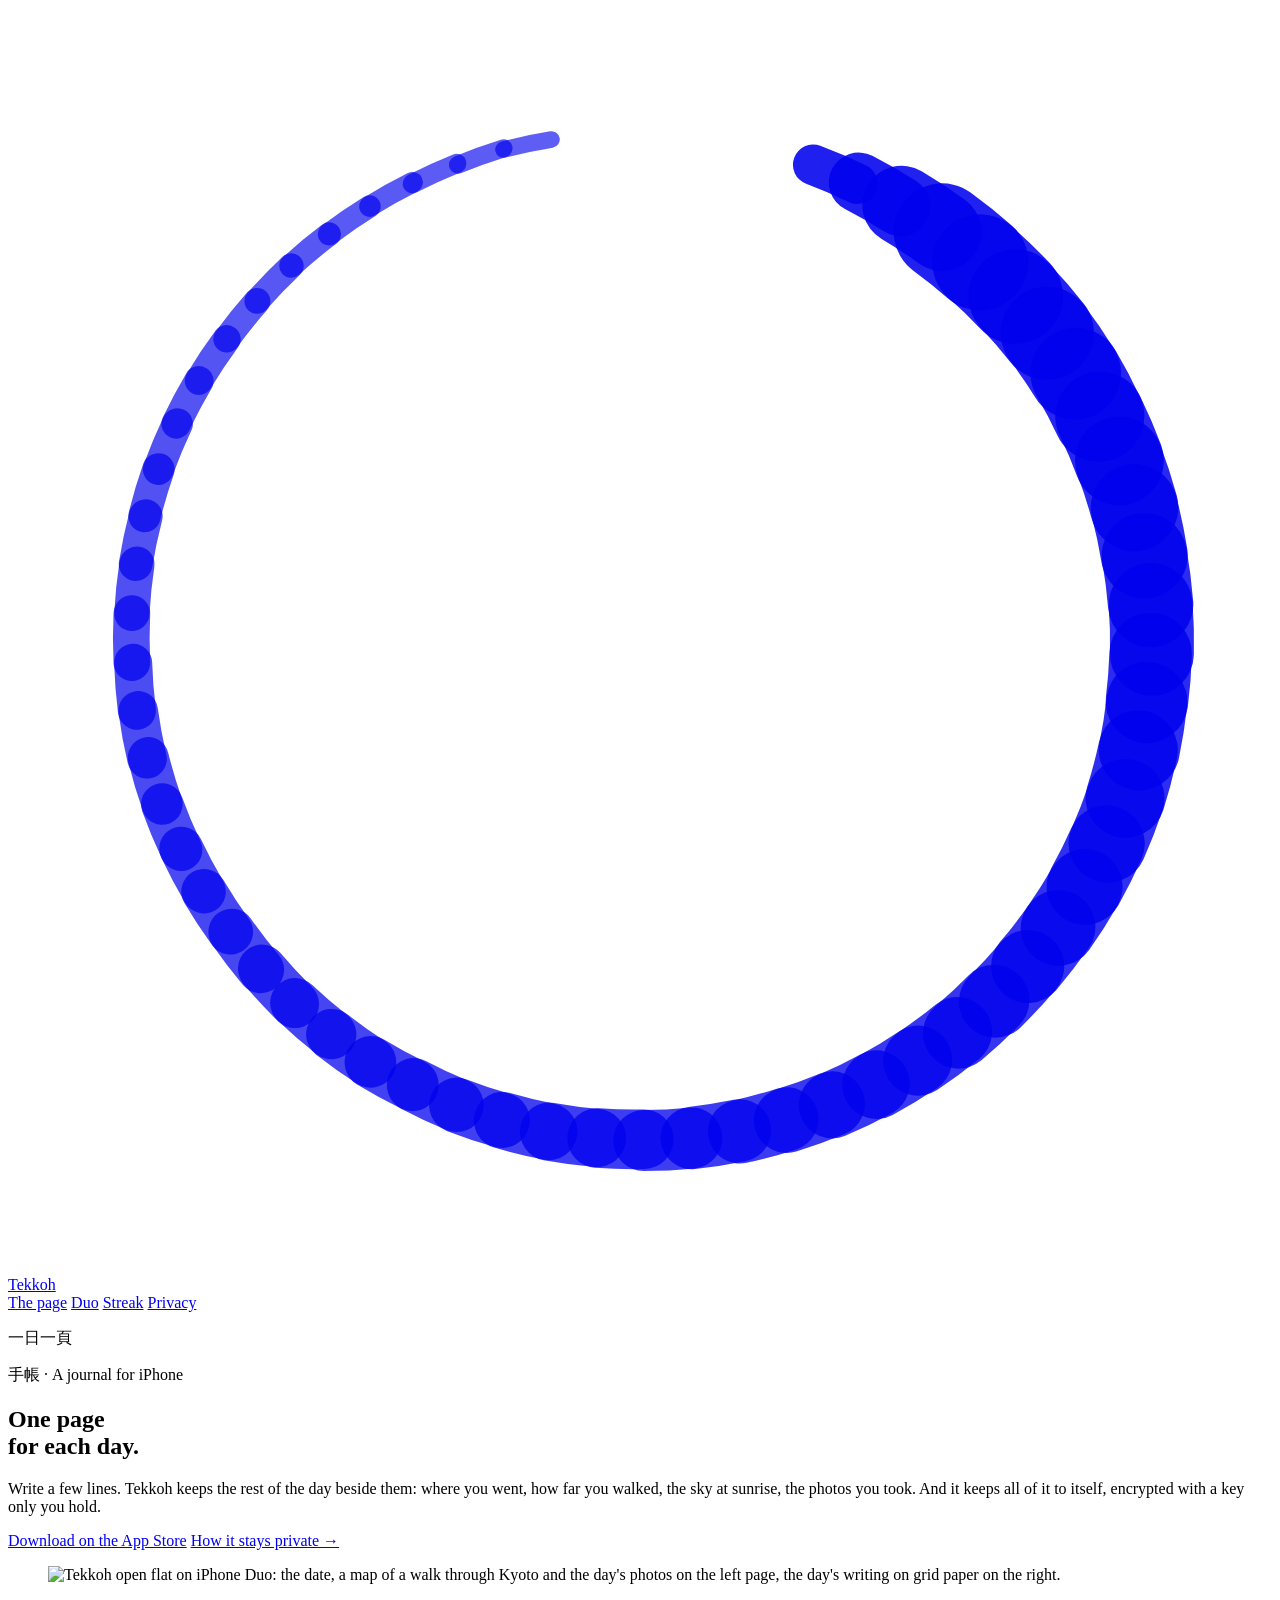
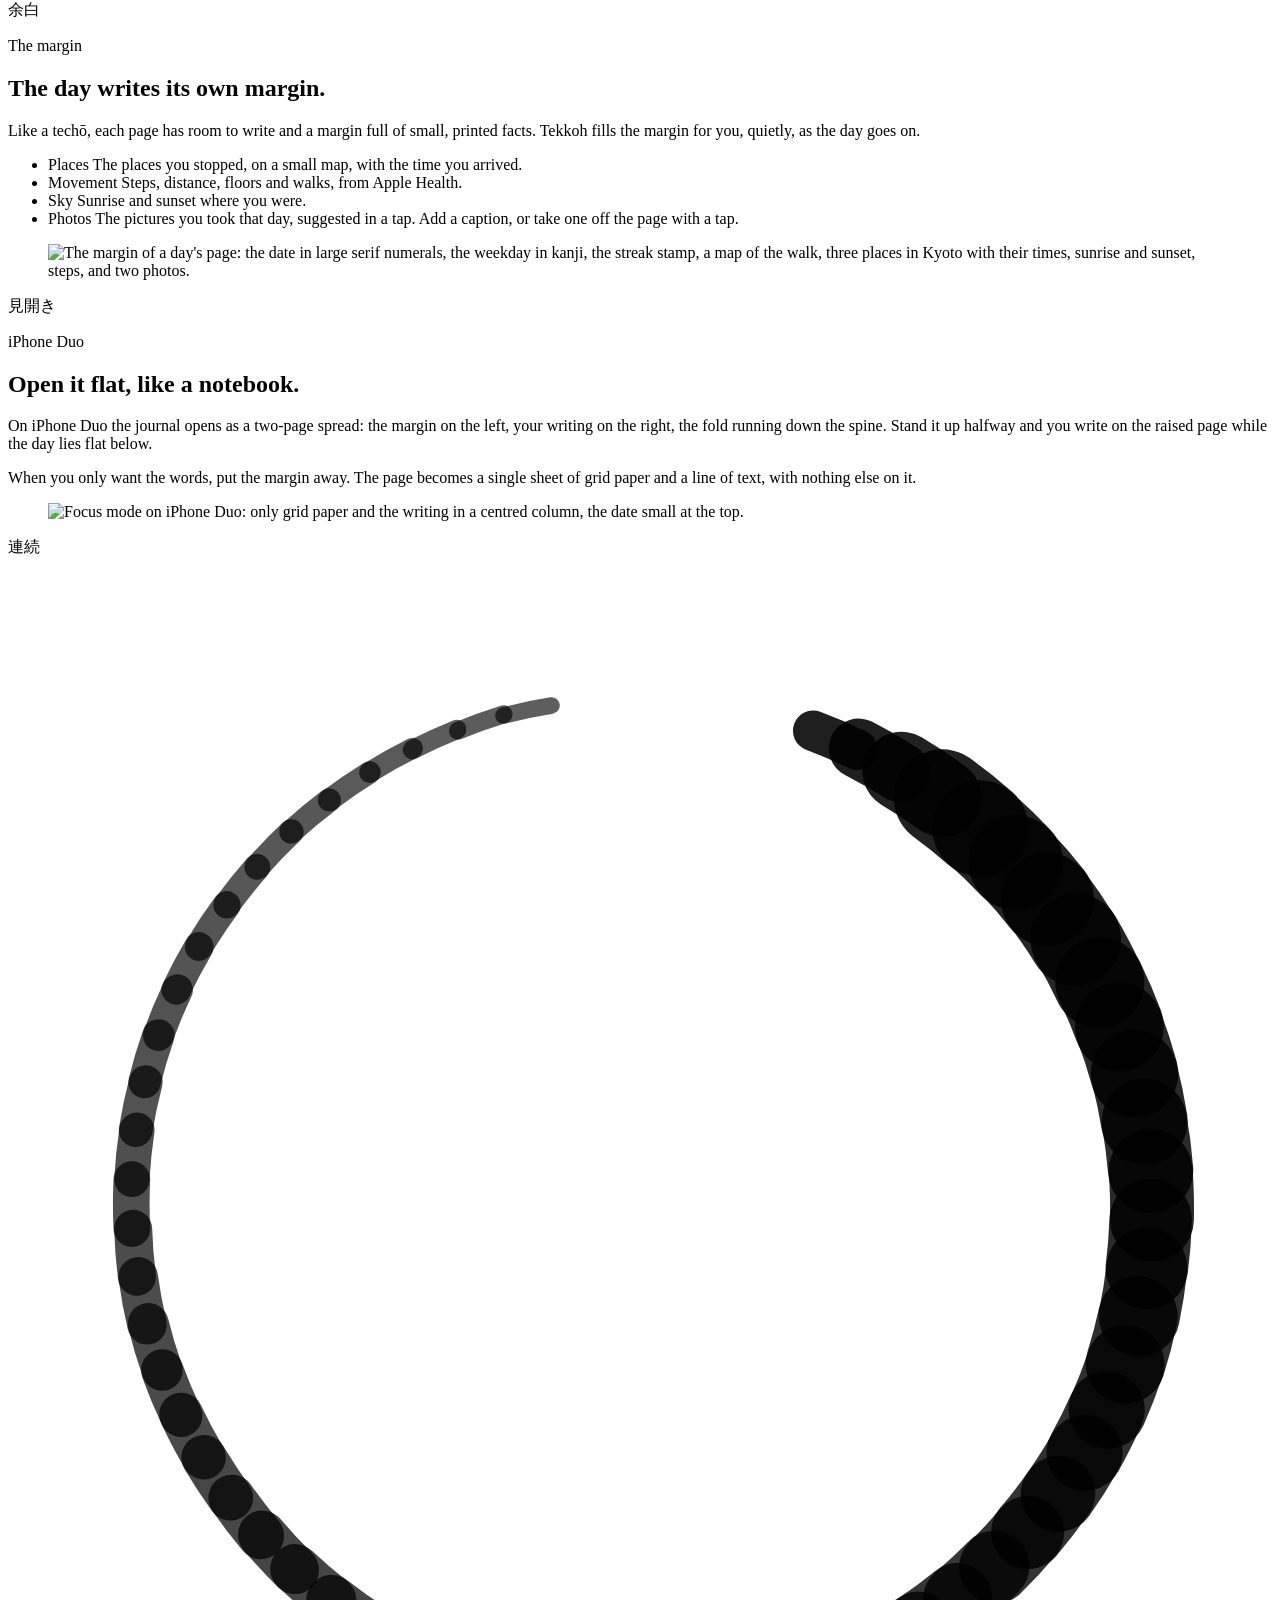
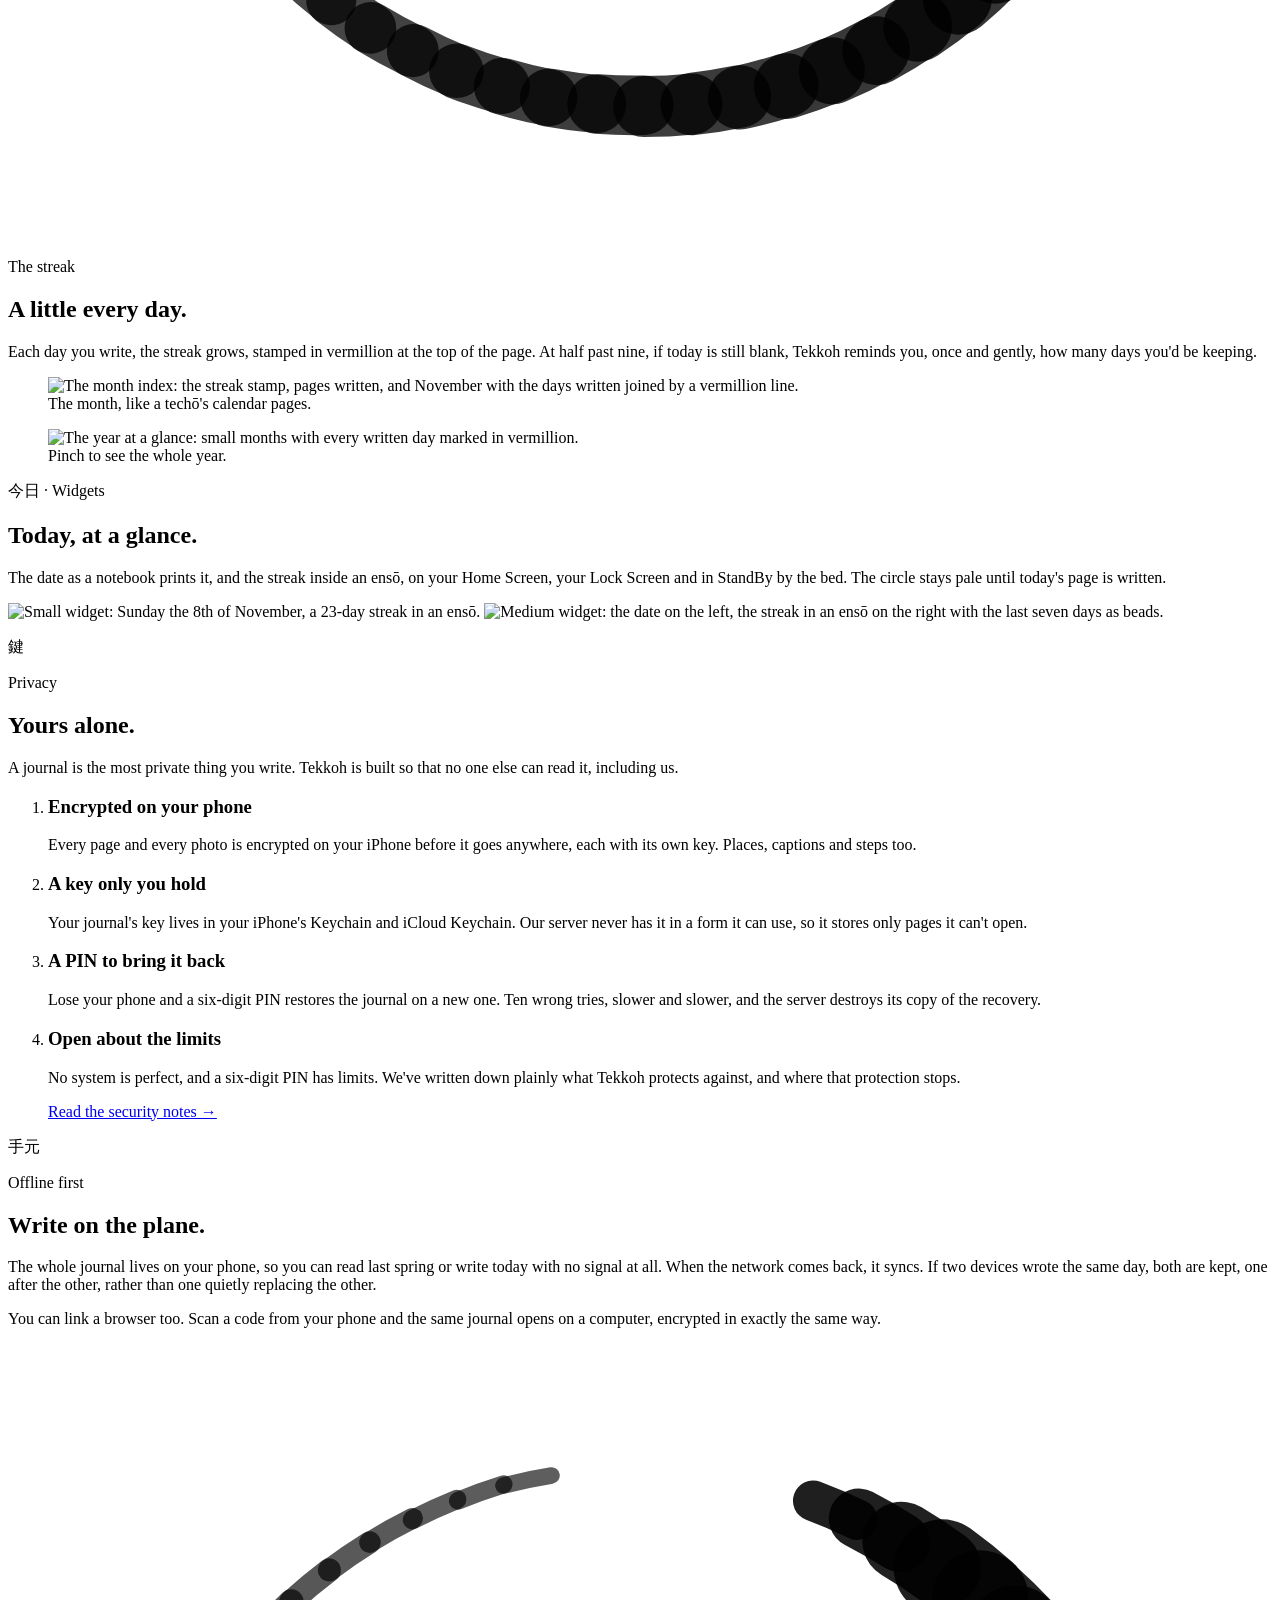
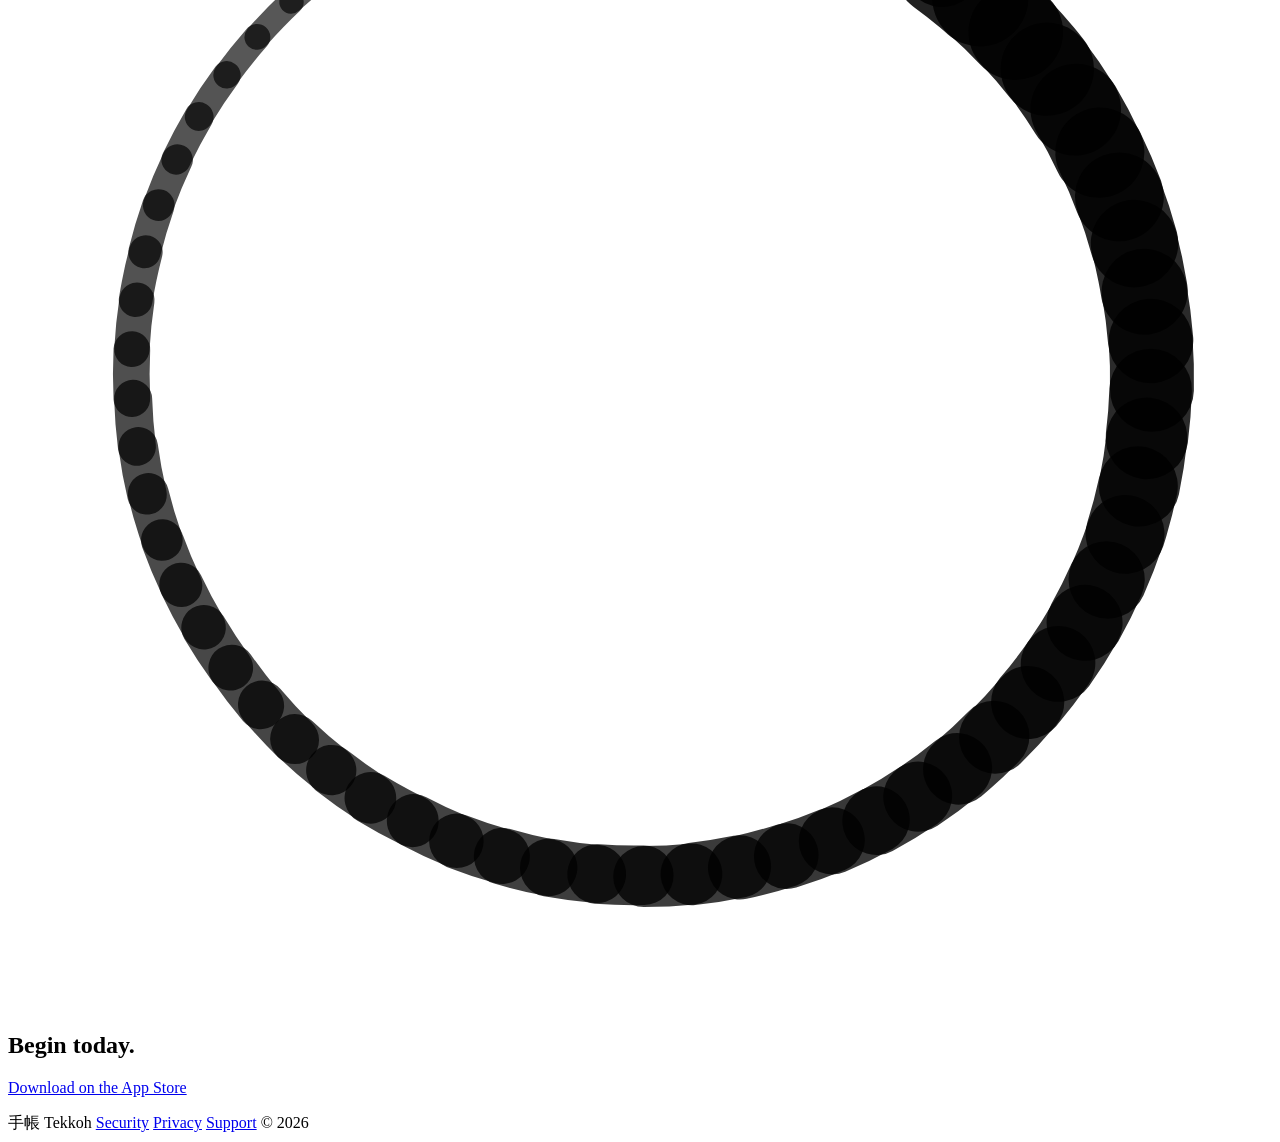
==== commit b9a8ef18: "Link to Tekkoh on the App Store Co-Authored-By: Claude Opus 5.5 <noreply@anthropic.com> Claude-Sessi" ====
--- a/site/index.html
+++ b/site/index.html
@@ -3,6 +3,7 @@
 <head>
 <meta charset="utf-8">
 <meta name="viewport" content="width=device-width, initial-scale=1">
+<meta name="apple-itunes-app" content="app-id=6832421132">
 <title>Tekkoh — one page for each day</title>
 <meta name="description" content="Tekkoh is a quiet, private journal for iPhone. One page for each day: your words, where you went, how you moved and the photos you took, encrypted with a key only you hold.">
 <meta name="google-site-verification" content="1-w_rpj2pNgqWyW66qRSfMuvAYD9-F6tQiHwSoGmiio">
@@ -43,7 +44,7 @@
     <p class="label"><span class="kanji">手帳</span> · A journal for iPhone</p>
     <h1>One page<br>for each day.</h1>
     <p class="lede">Write a few lines. Tekkoh keeps the rest of the day beside them: where you went, how far you walked, the sky at sunrise, the photos you took. And it keeps all of it to itself, encrypted with a key only you hold.</p>
-    <p class="cta"><span class="soon">Coming to the App Store</span> <a href="#private" class="quiet">How it stays private →</a></p>
+    <p class="cta"><a class="button" href="https://apps.apple.com/app/tekkoh/id6832421132">Download on the App Store</a> <a href="#private" class="quiet">How it stays private →</a></p>
   </div>
   <figure class="hero-device">
     <div class="device duo">
@@ -178,7 +179,7 @@
 <section class="closing">
   <svg class="enso huge draw on-view" viewBox="0 0 100 100" fill="none" stroke="currentColor" stroke-linecap="round" aria-hidden="true"><path d="M63.7 12.4A40.0 40.0 0 0 1 67.2 13.9" stroke-width="3.20" stroke-opacity="0.88" pathLength="1"/><path d="M67.3 13.8A40.1 40.1 0 0 1 70.6 15.7" stroke-width="4.73" stroke-opacity="0.88" pathLength="1"/><path d="M70.7 15.6A40.1 40.1 0 0 1 73.9 17.7" stroke-width="6.22" stroke-opacity="0.87" pathLength="1"/><path d="M73.9 17.7A40.2 40.2 0 0 1 76.9 20.1" stroke-width="7.66" stroke-opacity="0.87" pathLength="1"/><path d="M76.9 20.1A40.3 40.3 0 0 1 79.7 22.8" stroke-width="7.55" stroke-opacity="0.86" pathLength="1"/><path d="M79.7 22.8A40.3 40.3 0 0 1 82.2 25.7" stroke-width="7.43" stroke-opacity="0.86" pathLength="1"/><path d="M82.2 25.7A40.4 40.4 0 0 1 84.4 28.9" stroke-width="7.32" stroke-opacity="0.85" pathLength="1"/><path d="M84.5 28.9A40.4 40.4 0 0 1 86.3 32.3" stroke-width="7.21" stroke-opacity="0.85" pathLength="1"/><path d="M86.4 32.3A40.4 40.4 0 0 1 87.9 35.8" stroke-width="7.09" stroke-opacity="0.85" pathLength="1"/><path d="M87.9 35.8A40.5 40.5 0 0 1 89.1 39.5" stroke-width="6.98" stroke-opacity="0.84" pathLength="1"/><path d="M89.1 39.5A40.5 40.5 0 0 1 89.9 43.3" stroke-width="6.87" stroke-opacity="0.84" pathLength="1"/><path d="M89.9 43.3A40.5 40.5 0 0 1 90.4 47.2" stroke-width="6.75" stroke-opacity="0.83" pathLength="1"/><path d="M90.4 47.2A40.5 40.5 0 0 1 90.5 51.1" stroke-width="6.64" stroke-opacity="0.83" pathLength="1"/><path d="M90.4 51.1A40.4 40.4 0 0 1 90.1 54.9" stroke-width="6.53" stroke-opacity="0.83" pathLength="1"/><path d="M90.1 54.9A40.4 40.4 0 0 1 89.5 58.7" stroke-width="6.41" stroke-opacity="0.82" pathLength="1"/><path d="M89.4 58.7A40.4 40.4 0 0 1 88.4 62.5" stroke-width="6.30" stroke-opacity="0.82" pathLength="1"/><path d="M88.4 62.5A40.3 40.3 0 0 1 87.0 66.1" stroke-width="6.19" stroke-opacity="0.81" pathLength="1"/><path d="M86.9 66.1A40.3 40.3 0 0 1 85.2 69.5" stroke-width="6.07" stroke-opacity="0.81" pathLength="1"/><path d="M85.2 69.5A40.2 40.2 0 0 1 83.1 72.8" stroke-width="5.96" stroke-opacity="0.81" pathLength="1"/><path d="M83.1 72.7A40.1 40.1 0 0 1 80.7 75.8" stroke-width="5.85" stroke-opacity="0.80" pathLength="1"/><path d="M80.7 75.8A40.1 40.1 0 0 1 78.1 78.6" stroke-width="5.73" stroke-opacity="0.80" pathLength="1"/><path d="M78.0 78.5A40.0 40.0 0 0 1 75.2 81.1" stroke-width="5.62" stroke-opacity="0.79" pathLength="1"/><path d="M75.1 81.0A39.9 39.9 0 0 1 72.0 83.3" stroke-width="5.51" stroke-opacity="0.79" pathLength="1"/><path d="M72.0 83.2A39.9 39.9 0 0 1 68.7 85.2" stroke-width="5.39" stroke-opacity="0.78" pathLength="1"/><path d="M68.7 85.1A39.8 39.8 0 0 1 65.2 86.8" stroke-width="5.28" stroke-opacity="0.78" pathLength="1"/><path d="M65.2 86.7A39.7 39.7 0 0 1 61.6 88.0" stroke-width="5.17" stroke-opacity="0.78" pathLength="1"/><path d="M61.6 87.9A39.7 39.7 0 0 1 57.9 88.9" stroke-width="5.05" stroke-opacity="0.77" pathLength="1"/><path d="M57.9 88.8A39.6 39.6 0 0 1 54.1 89.4" stroke-width="4.94" stroke-opacity="0.77" pathLength="1"/><path d="M54.1 89.4A39.6 39.6 0 0 1 50.3 89.6" stroke-width="4.83" stroke-opacity="0.76" pathLength="1"/><path d="M50.3 89.5A39.6 39.6 0 0 1 46.6 89.4" stroke-width="4.71" stroke-opacity="0.76" pathLength="1"/><path d="M46.6 89.4A39.5 39.5 0 0 1 42.8 88.9" stroke-width="4.60" stroke-opacity="0.76" pathLength="1"/><path d="M42.8 88.9A39.5 39.5 0 0 1 39.1 88.0" stroke-width="4.49" stroke-opacity="0.75" pathLength="1"/><path d="M39.1 88.0A39.5 39.5 0 0 1 35.5 86.8" stroke-width="4.37" stroke-opacity="0.75" pathLength="1"/><path d="M35.5 86.8A39.5 39.5 0 0 1 32.1 85.2" stroke-width="4.26" stroke-opacity="0.74" pathLength="1"/><path d="M32.0 85.2A39.6 39.6 0 0 1 28.7 83.4" stroke-width="4.15" stroke-opacity="0.74" pathLength="1"/><path d="M28.7 83.4A39.6 39.6 0 0 1 25.6 81.2" stroke-width="4.03" stroke-opacity="0.73" pathLength="1"/><path d="M25.6 81.2A39.6 39.6 0 0 1 22.7 78.7" stroke-width="3.92" stroke-opacity="0.73" pathLength="1"/><path d="M22.7 78.8A39.7 39.7 0 0 1 20.1 76.0" stroke-width="3.81" stroke-opacity="0.73" pathLength="1"/><path d="M20.0 76.1A39.7 39.7 0 0 1 17.7 73.1" stroke-width="3.69" stroke-opacity="0.72" pathLength="1"/><path d="M17.6 73.1A39.8 39.8 0 0 1 15.5 69.9" stroke-width="3.58" stroke-opacity="0.72" pathLength="1"/><path d="M15.5 69.9A39.9 39.9 0 0 1 13.7 66.5" stroke-width="3.47" stroke-opacity="0.71" pathLength="1"/><path d="M13.7 66.6A39.9 39.9 0 0 1 12.2 63.0" stroke-width="3.35" stroke-opacity="0.71" pathLength="1"/><path d="M12.2 63.0A40.0 40.0 0 0 1 11.1 59.3" stroke-width="3.24" stroke-opacity="0.71" pathLength="1"/><path d="M11.0 59.4A40.1 40.1 0 0 1 10.3 55.6" stroke-width="3.13" stroke-opacity="0.70" pathLength="1"/><path d="M10.2 55.6A40.1 40.1 0 0 1 9.9 51.8" stroke-width="3.01" stroke-opacity="0.70" pathLength="1"/><path d="M9.8 51.8A40.2 40.2 0 0 1 9.8 47.9" stroke-width="2.90" stroke-opacity="0.69" pathLength="1"/><path d="M9.8 47.9A40.3 40.3 0 0 1 10.2 44.0" stroke-width="2.79" stroke-opacity="0.69" pathLength="1"/><path d="M10.1 44.0A40.3 40.3 0 0 1 10.9 40.2" stroke-width="2.67" stroke-opacity="0.68" pathLength="1"/><path d="M10.8 40.2A40.4 40.4 0 0 1 11.9 36.5" stroke-width="2.56" stroke-opacity="0.68" pathLength="1"/><path d="M11.9 36.5A40.4 40.4 0 0 1 13.4 32.9" stroke-width="2.45" stroke-opacity="0.68" pathLength="1"/><path d="M13.3 32.9A40.5 40.5 0 0 1 15.1 29.5" stroke-width="2.33" stroke-opacity="0.67" pathLength="1"/><path d="M15.1 29.5A40.5 40.5 0 0 1 17.3 26.2" stroke-width="2.22" stroke-opacity="0.67" pathLength="1"/><path d="M17.3 26.2A40.5 40.5 0 0 1 19.7 23.2" stroke-width="2.11" stroke-opacity="0.66" pathLength="1"/><path d="M19.7 23.2A40.5 40.5 0 0 1 22.4 20.4" stroke-width="1.99" stroke-opacity="0.66" pathLength="1"/><path d="M22.4 20.4A40.5 40.5 0 0 1 25.4 17.9" stroke-width="1.88" stroke-opacity="0.66" pathLength="1"/><path d="M25.4 17.9A40.4 40.4 0 0 1 28.6 15.7" stroke-width="1.77" stroke-opacity="0.65" pathLength="1"/><path d="M28.6 15.7A40.4 40.4 0 0 1 32.0 13.8" stroke-width="1.65" stroke-opacity="0.65" pathLength="1"/><path d="M32.0 13.9A40.4 40.4 0 0 1 35.5 12.3" stroke-width="1.54" stroke-opacity="0.64" pathLength="1"/><path d="M35.6 12.4A40.3 40.3 0 0 1 39.2 11.1" stroke-width="1.43" stroke-opacity="0.64" pathLength="1"/><path d="M39.2 11.2A40.3 40.3 0 0 1 43.0 10.4" stroke-width="1.31" stroke-opacity="0.63" pathLength="1"/></svg>
   <h2>Begin today.</h2>
-  <p class="soon">Tekkoh for iPhone is coming to the App Store.</p>
+  <p><a class="button" href="https://apps.apple.com/app/tekkoh/id6832421132">Download on the App Store</a></p>
 </section>
 
 </main>
